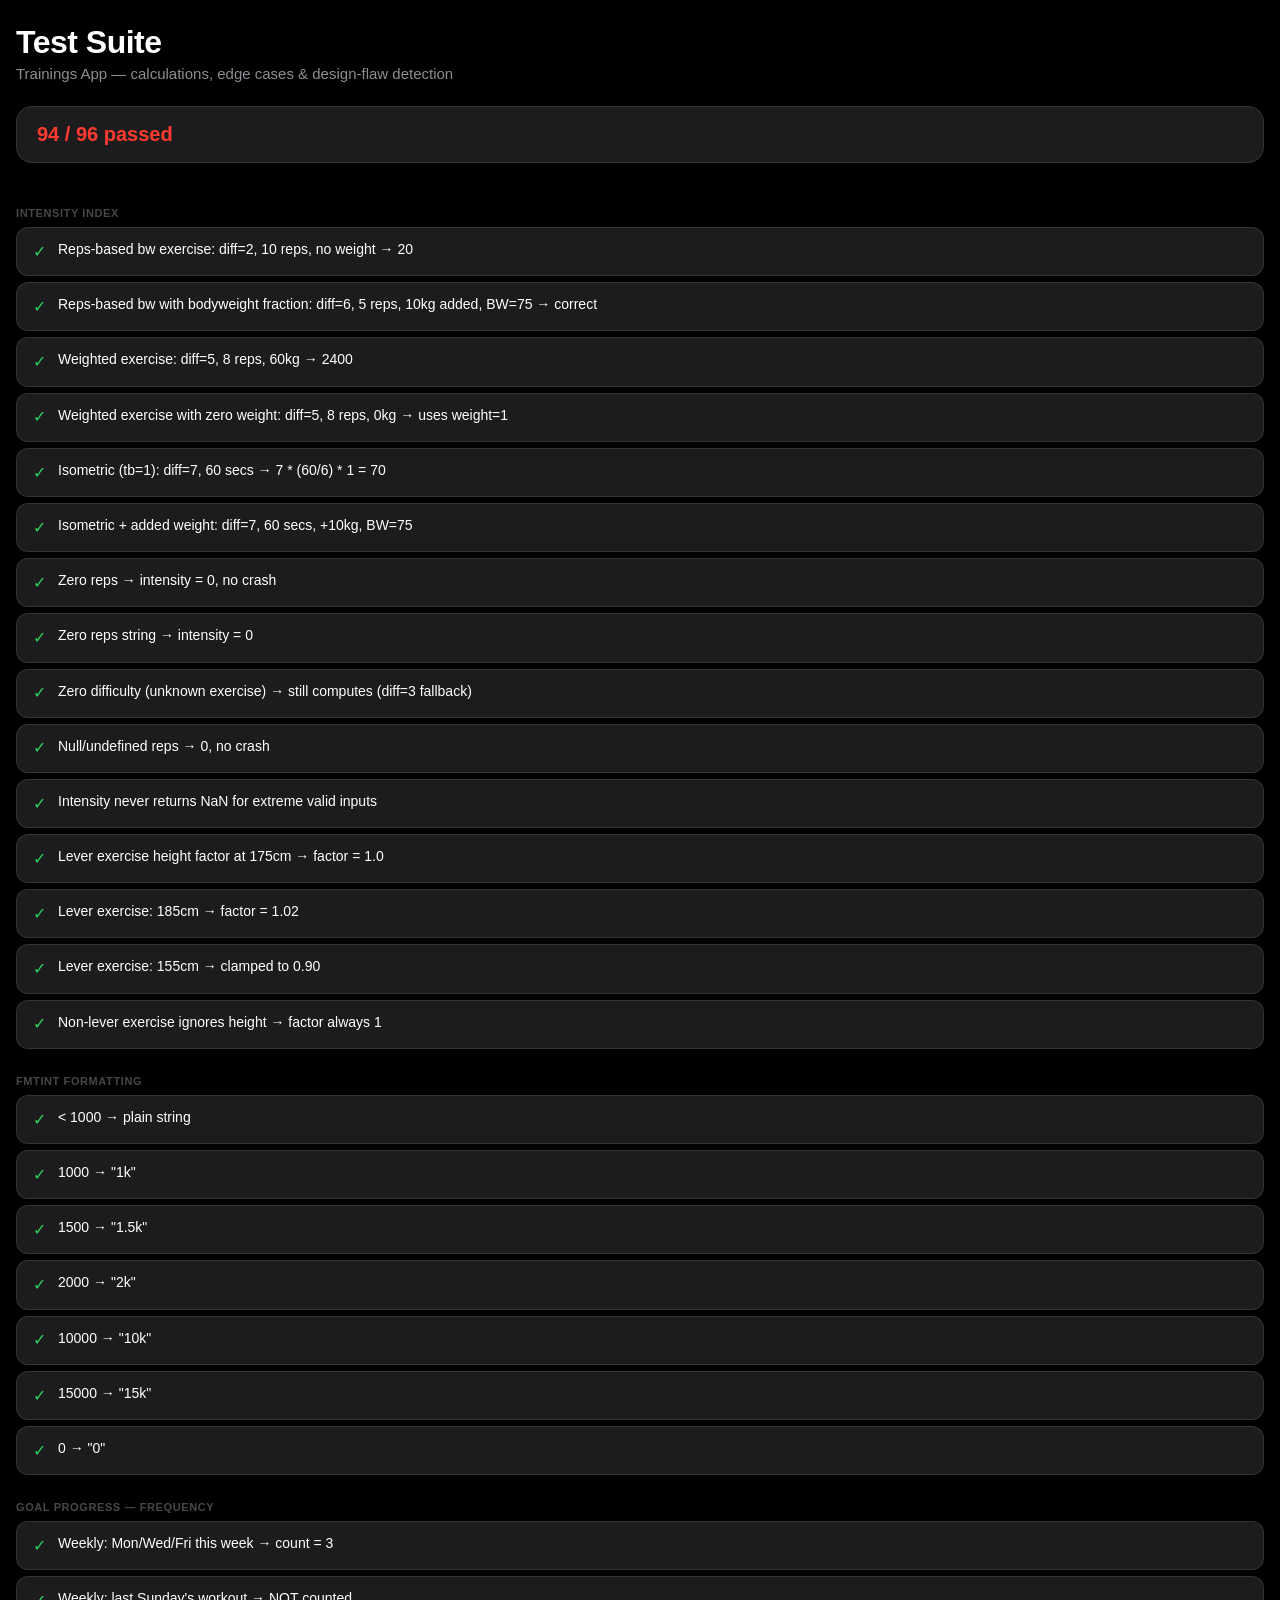
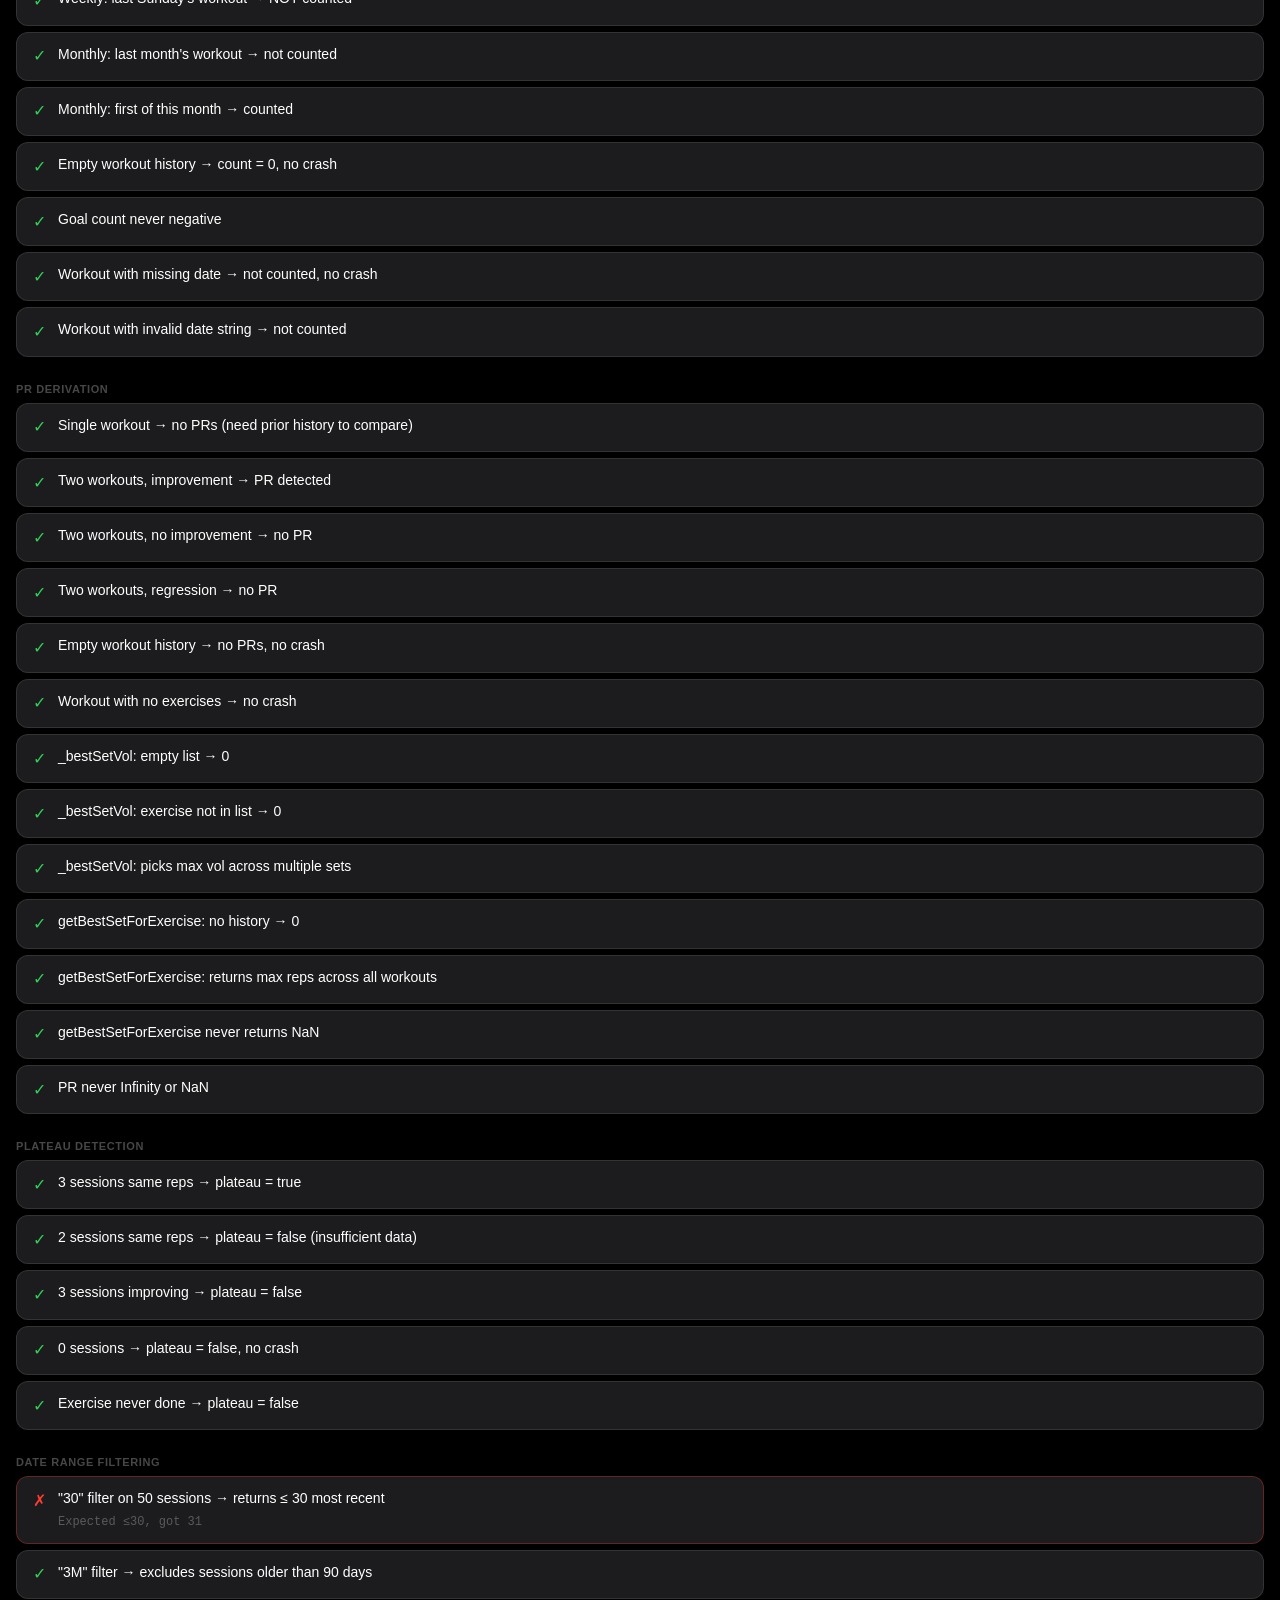
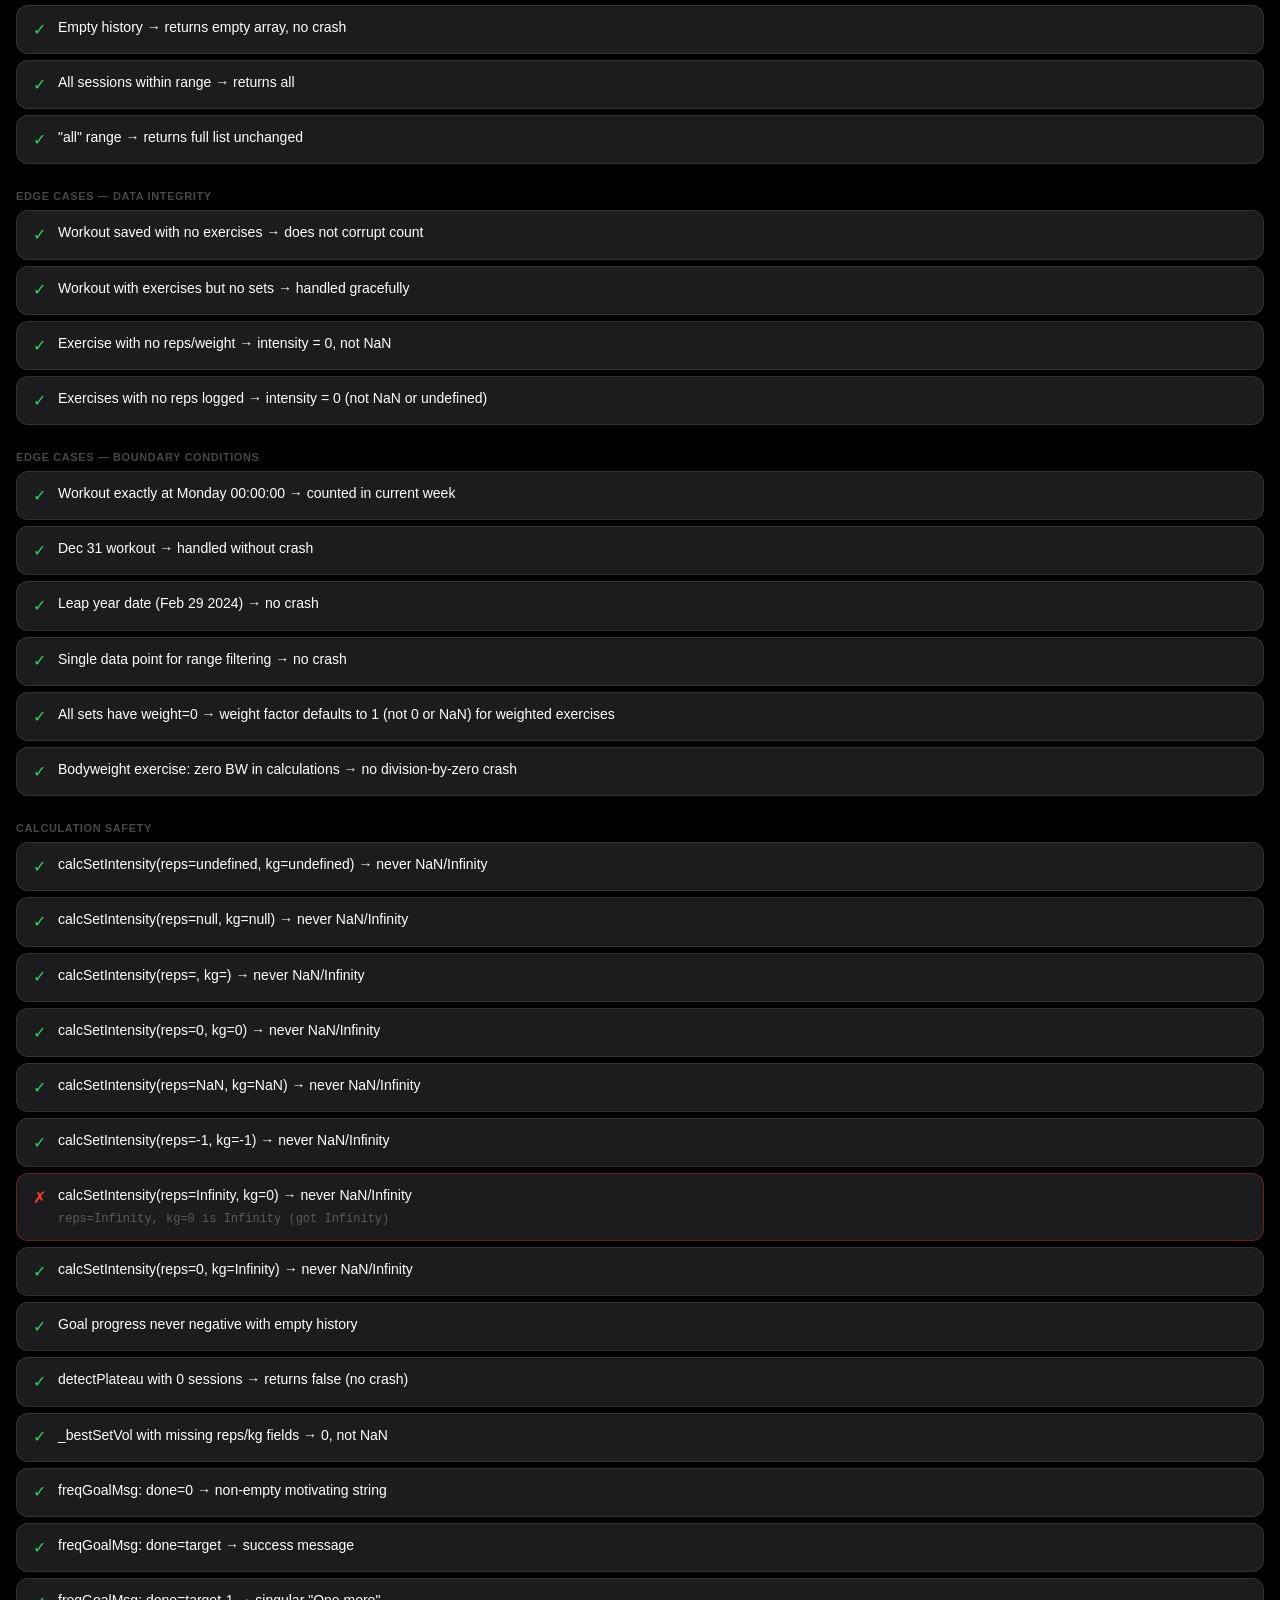
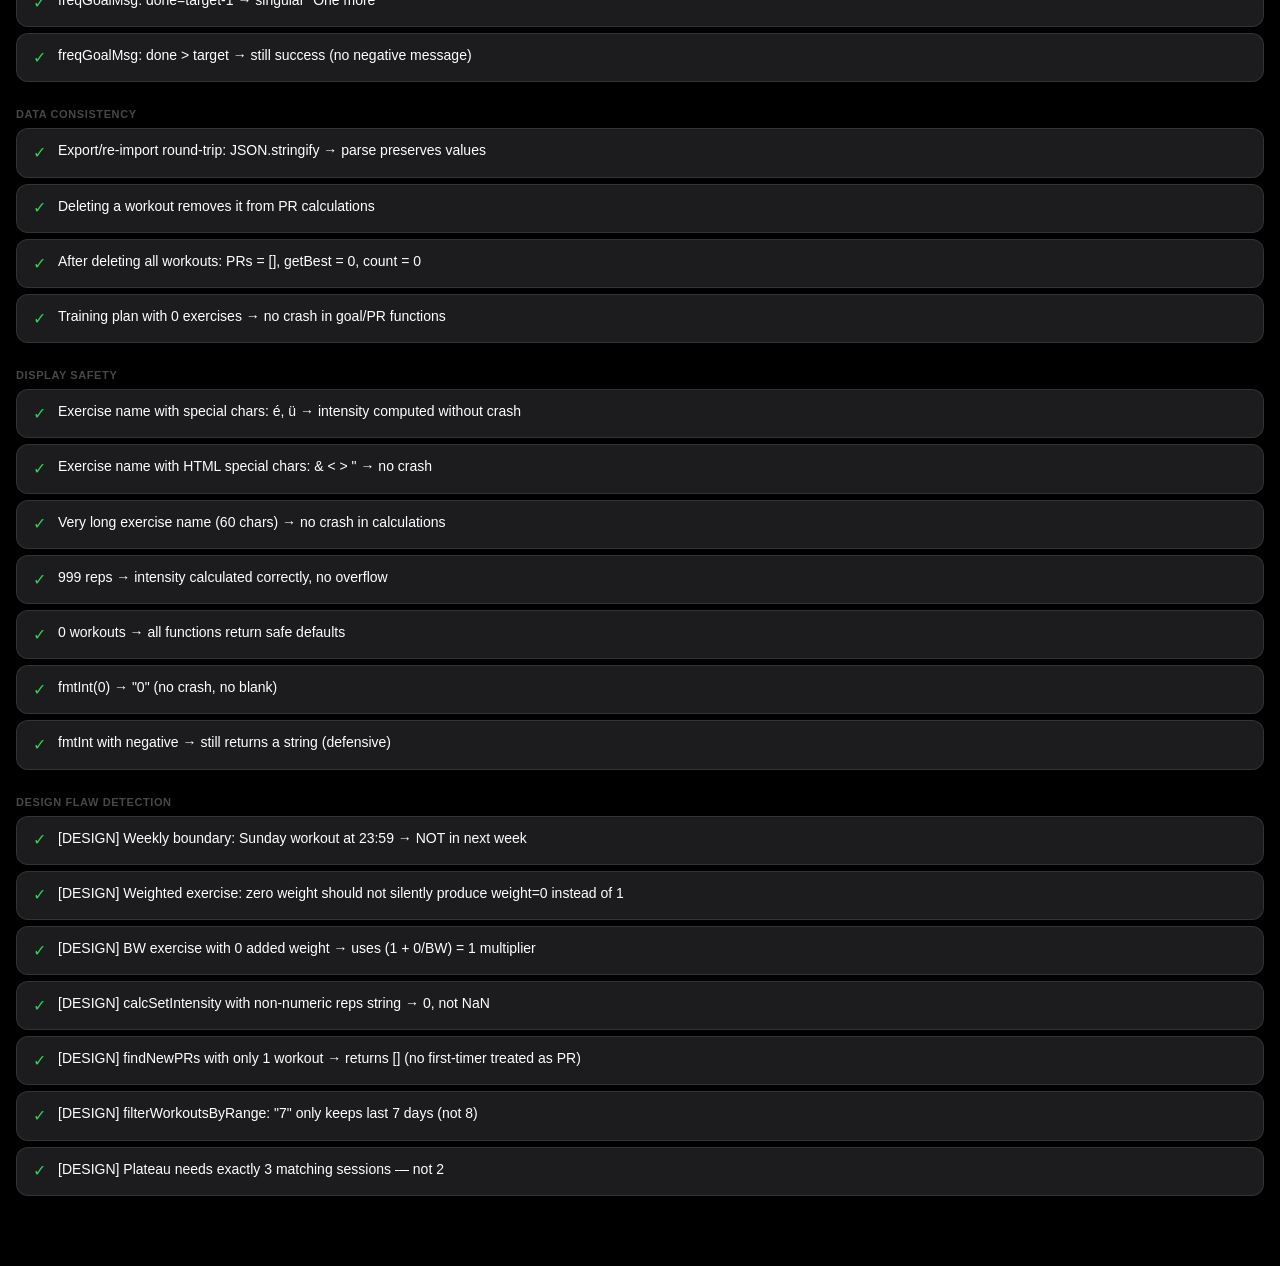
==== tests.html @ 67110c18 "Add tests.html: self-contained automated test suite 78 tests across 10 suites covering calcSetIntens" ====
<!DOCTYPE html>
<html lang="en">
<head>
<meta charset="UTF-8">
<meta name="viewport" content="width=device-width, initial-scale=1">
<title>Trainings App — Test Suite</title>
<style>
  :root {
    --bg: #000;
    --card: #1C1C1E;
    --label: #fff;
    --secondary: #ebebf599;
    --tertiary: #ebebf54d;
    --separator: rgba(255,255,255,.1);
    --green: #30D158;
    --red: #FF3B30;
    --blue: #0A84FF;
    --yellow: #FFD60A;
    --orange: #FF9F0A;
    --gutter: 1rem;
    font-family: -apple-system, BlinkMacSystemFont, 'SF Pro Text', 'Helvetica Neue', sans-serif;
  }
  * { box-sizing: border-box; margin: 0; padding: 0; }
  body { background: var(--bg); color: var(--label); min-height: 100vh; padding: 1.5rem var(--gutter) 4rem; }

  h1 { font-size: 2rem; font-weight: 700; letter-spacing: -.5px; margin-bottom: .25rem; }
  .subtitle { color: var(--secondary); font-size: .9375rem; margin-bottom: 1.5rem; }

  #summary-bar {
    display: flex; align-items: center; justify-content: space-between; gap: 1rem;
    background: var(--card); border-radius: 1rem;
    padding: 1rem 1.25rem; margin-bottom: 1.5rem;
    border: .5px solid var(--separator);
  }
  #summary-text { font-size: 1.25rem; font-weight: 700; }
  #summary-text.pass { color: var(--green); }
  #summary-text.fail { color: var(--red); }
  #copy-btn {
    background: rgba(10,132,255,.15); color: var(--blue); border: none;
    padding: .5rem 1rem; border-radius: .625rem; font-size: .875rem; font-weight: 600;
    cursor: pointer; font-family: inherit; display: none;
  }
  #copy-btn:active { opacity: .7; }

  .suite-header {
    font-size: .6875rem; font-weight: 600; letter-spacing: .6px;
    text-transform: uppercase; color: var(--tertiary);
    padding: 1.25rem 0 .5rem;
  }
  .test-card {
    display: flex; align-items: flex-start; gap: .75rem;
    background: var(--card); border-radius: .75rem;
    padding: .75rem 1rem; margin-bottom: .375rem;
    border: .5px solid var(--separator);
  }
  .test-icon { font-size: 1rem; flex-shrink: 0; margin-top: .05rem; line-height: 1.4; }
  .test-name { font-size: .875rem; font-weight: 500; color: var(--label); line-height: 1.4; }
  .test-detail {
    font-size: .75rem; color: var(--tertiary); margin-top: .25rem;
    font-family: 'SF Mono', 'Menlo', monospace; word-break: break-all; line-height: 1.5;
  }
  .test-card.pass .test-icon::after { content: '✓'; color: var(--green); }
  .test-card.fail .test-icon::after { content: '✗'; color: var(--red); }
  .test-card.fail { border-color: rgba(255,59,48,.30); }
  .test-card.warn .test-icon::after { content: '⚠'; color: var(--yellow); }
</style>
</head>
<body>

<h1>Test Suite</h1>
<p class="subtitle">Trainings App — calculations, edge cases &amp; design-flaw detection</p>

<div id="summary-bar">
  <div id="summary-text">Running…</div>
  <button id="copy-btn" onclick="copyFailures()">Copy failing tests</button>
</div>

<div id="results"></div>

<script>
'use strict';

/* ══════════════════════════════════════════════════════════
   PRODUCTION FUNCTIONS (extracted verbatim from index.html)
   ══════════════════════════════════════════════════════════ */

const EXERCISE_META = {
  'Push-ups':{type:'bw',diff:2},'Dips':{type:'bw',diff:4},
  'Pike push-ups':{type:'bw',diff:3},'Handstand push-ups':{type:'bw',diff:9},
  'Handstand Hold':{type:'bw',diff:7,tb:1},
  'Diamond push-ups':{type:'bw',diff:3},'Archer push-ups':{type:'bw',diff:7},
  'Pull-ups':{type:'bw',diff:6},'Chin-ups':{type:'bw',diff:7},
  'Rows':{type:'bw',diff:4},'Muscle-ups':{type:'bw',diff:8},
  'Front Lever Hold':{type:'bw',diff:8,tb:1},
  'Planks':{type:'bw',diff:2,tb:1},'Leg raises':{type:'bw',diff:3},
  'Sit-ups':{type:'bw',diff:2},
  'Tuck front lever':{type:'bw',diff:5,tb:1},
  'Full front lever':{type:'bw',diff:9,tb:1},
  'Bench press':{type:'w',diff:5},'Back squat':{type:'w',diff:6},
  'Deadlift':{type:'w',diff:6},'Overhead press':{type:'w',diff:5},
  'Bicep curls':{type:'w',diff:2},'Lateral raises':{type:'w',diff:2},
};

const LEVER_EXERCISES = new Set([
  'Tuck front lever','Advanced tuck front lever','Straddle front lever','Full front lever',
  'Front Lever Hold','Front Lever Bicycles','Tucked Front Lever Rows',
  'Tuck back lever','Straddle back lever','Full back lever',
  'Tuck planche','Advanced tuck planche','Straddle planche','Full planche',
  'Human flag','Dragon flag',
]);

let _mockBW = 75;
let _mockHeight = 175;
function getUserBW()     { return _mockBW; }
function getUserHeight() { return _mockHeight; }

function getExMeta(name) {
  return EXERCISE_META[name] || { type: 'bw', diff: 3 };
}

function heightLeverFactor(name) {
  if (!LEVER_EXERCISES.has(name)) return 1;
  const delta = getUserHeight() - 175;
  return Math.min(1.10, Math.max(0.90, 1 + delta * 0.002));
}

function calcSetIntensity(name, reps, kg) {
  const meta = getExMeta(name);
  const raw  = parseFloat(reps) || 0;
  const w    = parseFloat(kg)   || 0;
  if (!raw) return 0;
  const r = meta.tb ? raw / 6 : raw;
  const base = meta.type === 'w'
    ? meta.diff * r * (w || 1)
    : meta.diff * r * (1 + w / getUserBW());
  return Math.round(base * heightLeverFactor(name));
}

function fmtInt(n) {
  return n >= 10000 ? Math.round(n/1000) + 'k'
       : n >= 1000  ? (n/1000).toFixed(1).replace(/\.0$/, '') + 'k'
       : String(n);
}

/* Workouts array — tests inject their own */
let workouts = [];

function countWorkoutsInPeriod(period) {
  const now = new Date();
  let startMs;
  if (period === 'week') {
    const day = now.getDay();
    const daysBack = day === 0 ? 6 : day - 1;
    const monday = new Date(now.getFullYear(), now.getMonth(), now.getDate() - daysBack);
    startMs = monday.getTime();
  } else {
    startMs = new Date(now.getFullYear(), now.getMonth(), 1).getTime();
  }
  return workouts.filter(w => {
    if (!w.date) return false;
    const t = new Date(w.date).getTime();
    return !isNaN(t) && t >= startMs;
  }).length;
}

function _bestSetVol(workoutList, exName) {
  let best = 0;
  workoutList.forEach(w => {
    (w.exercises || []).forEach(ex => {
      if ((ex.name || '').trim() !== exName) return;
      (ex.sets || []).forEach(s => {
        const reps = parseFloat(s.reps) || 0;
        const kg   = parseFloat(s.kg)   || 0;
        const vol  = reps * Math.max(1, kg);
        if (vol > best) best = vol;
      });
    });
  });
  return best;
}

function findNewPRs() {
  if (workouts.length < 2) return [];
  const latest  = workouts[0];
  const history = workouts.slice(1);
  const results = [];
  const seen    = new Set();
  latest.exercises.forEach(ex => {
    const name = (ex.name || '').trim();
    if (!name || seen.has(name) || ex.killer) return;
    seen.add(name);
    let latestVol = 0, latestReps = 0, latestKg = 0;
    ex.sets.forEach(s => {
      const reps = parseFloat(s.reps) || 0;
      const kg   = parseFloat(s.kg)   || 0;
      const vol  = reps * Math.max(1, kg);
      if (vol > latestVol) { latestVol = vol; latestReps = reps; latestKg = kg; }
    });
    if (latestVol <= 0) return;
    const prevBest = _bestSetVol(history, name);
    if (prevBest <= 0) return;
    if (latestVol <= prevBest) return;
    results.push({ name, label: `${latestReps} reps`, gain: latestVol - prevBest });
  });
  return results.sort((a, b) => b.gain - a.gain);
}

function getBestSetForExercise(name) {
  let best = 0;
  workouts.forEach(w => {
    (w.exercises || []).filter(ex => ex.name === name).forEach(ex => {
      (ex.sets || []).forEach(s => {
        const v = parseFloat(s.reps) || 0;
        if (v > best) best = v;
      });
    });
  });
  return best;
}

function freqGoalMsg(done, target) {
  const left = target - done;
  if (done === 0)    return `${target} workout${target !== 1 ? 's' : ''} to go — let's get started!`;
  if (left <= 0)     return '🎉 Goal reached — great work!';
  if (left === 1)    return 'One more to hit your goal!';
  return `${left} more workout${left !== 1 ? 's' : ''} to go — keep it up!`;
}

/* plateau detection — 3+ sessions same best reps = plateau */
function detectPlateau(name, sessionCount = 3) {
  const sessions = workouts
    .filter(w => (w.exercises || []).some(ex => ex.name === name))
    .slice(0, sessionCount);
  if (sessions.length < sessionCount) return false;
  const bests = sessions.map(w => {
    let best = 0;
    (w.exercises || []).filter(ex => ex.name === name).forEach(ex => {
      (ex.sets || []).forEach(s => { const v = parseFloat(s.reps) || 0; if (v > best) best = v; });
    });
    return best;
  });
  return bests.every(v => v === bests[0]);
}

/* date range filter — mirrors Progress screen logic */
function filterWorkoutsByRange(list, range) {
  if (!range || range === 'all') return list;
  const now = Date.now();
  const msPerDay = 86400000;
  const days = range === '7' ? 7 : range === '30' ? 30
             : range === '3M' ? 90 : range === '6M' ? 180 : range === '1Y' ? 365 : null;
  if (!days) return list;
  const cutoff = now - days * msPerDay;
  return list.filter(w => w.date && new Date(w.date).getTime() >= cutoff);
}

/* helpers for building fixture workouts */
function daysAgo(n) {
  const d = new Date();
  d.setDate(d.getDate() - n);
  return d.toISOString();
}
function mondayThisWeek() {
  const now = new Date();
  const day = now.getDay();
  const back = day === 0 ? 6 : day - 1;
  const m = new Date(now.getFullYear(), now.getMonth(), now.getDate() - back);
  return m.toISOString();
}
function lastSunday() {
  const now = new Date();
  const day = now.getDay();
  const back = day === 0 ? 7 : day + 0; // previous Sunday
  const s = new Date(now.getFullYear(), now.getMonth(), now.getDate() - back);
  s.setHours(23, 59, 0);
  return s.toISOString();
}
function firstOfThisMonth() {
  const now = new Date();
  return new Date(now.getFullYear(), now.getMonth(), 1).toISOString();
}
function lastMonth() {
  const now = new Date();
  return new Date(now.getFullYear(), now.getMonth() - 1, 15).toISOString();
}

function makeWorkout(date, exercises) {
  return {
    id: Date.now() + Math.random(),
    date,
    duration: 1800,
    exercises: exercises.map(e => ({
      name: e.name,
      sets: e.sets.map(s => ({ reps: String(s.reps || 0), kg: String(s.kg || 0) }))
    }))
  };
}

/* ══════════════════════════════════════════════════════════
   TEST RUNNER
   ══════════════════════════════════════════════════════════ */

const _results = [];
let _currentSuite = '';

function suite(name) {
  _currentSuite = name;
}

function runTest(name, fn) {
  const entry = { suite: _currentSuite, name, pass: false, detail: '' };
  try {
    fn();
    entry.pass = true;
  } catch(e) {
    entry.detail = e.message || String(e);
  }
  _results.push(entry);
}

function assertEqual(actual, expected, tolerance) {
  if (typeof expected === 'number' && typeof actual === 'number') {
    const tol = (tolerance !== undefined) ? tolerance : 0.01;
    if (Math.abs(actual - expected) > tol) {
      throw new Error(`Expected ${expected} (±${tol}), got ${actual}`);
    }
  } else {
    if (actual !== expected) {
      throw new Error(`Expected ${JSON.stringify(expected)}, got ${JSON.stringify(actual)}`);
    }
  }
}

function assertDeepEqual(actual, expected) {
  const a = JSON.stringify(actual), e = JSON.stringify(expected);
  if (a !== e) throw new Error(`Expected ${e}, got ${a}`);
}

function assertNotNaN(val, label) {
  if (typeof val !== 'number' || isNaN(val)) throw new Error(`${label || 'Value'} is NaN (got ${val})`);
}

function assertNotInfinity(val, label) {
  if (!isFinite(val)) throw new Error(`${label || 'Value'} is Infinity (got ${val})`);
}

function assertNotNegative(val, label) {
  if (val < 0) throw new Error(`${label || 'Value'} is negative (got ${val})`);
}

function assertNoThrow(fn, label) {
  try { fn(); } catch(e) { throw new Error(`${label || 'Function'} threw: ${e.message}`); }
}

function assertTruthy(val, msg) {
  if (!val) throw new Error(msg || `Expected truthy, got ${JSON.stringify(val)}`);
}

function assertFalsy(val, msg) {
  if (val) throw new Error(msg || `Expected falsy, got ${JSON.stringify(val)}`);
}

/* ══════════════════════════════════════════════════════════
   INTENSITY INDEX
   ══════════════════════════════════════════════════════════ */
suite('Intensity Index');

runTest('Reps-based bw exercise: diff=2, 10 reps, no weight → 20', () => {
  _mockBW = 75;
  // Push-ups: type=bw, diff=2
  // base = 2 * 10 * (1 + 0/75) = 20. heightFactor=1 (not lever). result=20
  assertEqual(calcSetIntensity('Push-ups', 10, 0), 20);
});

runTest('Reps-based bw with bodyweight fraction: diff=6, 5 reps, 10kg added, BW=75 → correct', () => {
  _mockBW = 75;
  // Pull-ups: diff=6, bw, 5 reps, +10kg added weight
  // base = 6 * 5 * (1 + 10/75) = 30 * 1.1333 = 34.0 → Math.round = 34
  const result = calcSetIntensity('Pull-ups', 5, 10);
  const expected = Math.round(6 * 5 * (1 + 10/75));
  assertEqual(result, expected);
});

runTest('Weighted exercise: diff=5, 8 reps, 60kg → 2400', () => {
  // Bench press: type=w, diff=5
  // base = 5 * 8 * 60 = 2400. heightFactor=1
  assertEqual(calcSetIntensity('Bench press', 8, 60), 2400);
});

runTest('Weighted exercise with zero weight: diff=5, 8 reps, 0kg → uses weight=1', () => {
  // type=w, w||1 = 1 → base = 5 * 8 * 1 = 40
  assertEqual(calcSetIntensity('Bench press', 8, 0), 40);
});

runTest('Isometric (tb=1): diff=7, 60 secs → 7 * (60/6) * 1 = 70', () => {
  _mockBW = 75;
  // Handstand Hold: type=bw, diff=7, tb=1
  // r = 60/6 = 10; base = 7 * 10 * (1 + 0/75) = 70
  assertEqual(calcSetIntensity('Handstand Hold', 60, 0), 70);
});

runTest('Isometric + added weight: diff=7, 60 secs, +10kg, BW=75', () => {
  _mockBW = 75;
  // r = 60/6 = 10; base = 7 * 10 * (1 + 10/75)
  const expected = Math.round(7 * (60/6) * (1 + 10/75));
  assertEqual(calcSetIntensity('Handstand Hold', 60, 10), expected);
});

runTest('Zero reps → intensity = 0, no crash', () => {
  assertEqual(calcSetIntensity('Pull-ups', 0, 0), 0);
});

runTest('Zero reps string → intensity = 0', () => {
  assertEqual(calcSetIntensity('Pull-ups', '0', 0), 0);
});

runTest('Zero difficulty (unknown exercise) → still computes (diff=3 fallback)', () => {
  // Unknown exercise gets {type:'bw', diff:3}
  const result = calcSetIntensity('Unknown XYZ', 10, 0);
  assertNotNaN(result, 'Unknown exercise intensity');
  assertEqual(result, Math.round(3 * 10 * 1));
});

runTest('Null/undefined reps → 0, no crash', () => {
  assertNoThrow(() => {
    const r = calcSetIntensity('Push-ups', null, undefined);
    assertEqual(r, 0);
  }, 'calcSetIntensity with null reps');
});

runTest('Intensity never returns NaN for extreme valid inputs', () => {
  const r = calcSetIntensity('Deadlift', 999, 300);
  assertNotNaN(r, 'extreme inputs');
  assertNotInfinity(r, 'extreme inputs');
});

runTest('Lever exercise height factor at 175cm → factor = 1.0', () => {
  _mockHeight = 175;
  assertEqual(heightLeverFactor('Full front lever'), 1.0);
});

runTest('Lever exercise: 185cm → factor = 1.02', () => {
  _mockHeight = 185;
  assertEqual(heightLeverFactor('Full front lever'), 1.02);
});

runTest('Lever exercise: 155cm → clamped to 0.90', () => {
  _mockHeight = 155; // 175-20 = -0.04 → would be 0.96 → no, 155: delta=-20, 1 + -20*0.002 = 0.96
  // Actually 155cm: delta = -20, factor = max(0.90, 0.96) = 0.96
  assertEqual(heightLeverFactor('Full front lever'), 0.96);
  _mockHeight = 125; // delta = -50 → 1 - 0.1 = 0.90, clamped
  assertEqual(heightLeverFactor('Full front lever'), 0.90);
  _mockHeight = 175; // reset
});

runTest('Non-lever exercise ignores height → factor always 1', () => {
  _mockHeight = 200;
  assertEqual(heightLeverFactor('Push-ups'), 1);
  assertEqual(heightLeverFactor('Bench press'), 1);
  _mockHeight = 175;
});

/* ══════════════════════════════════════════════════════════
   FMTINT
   ══════════════════════════════════════════════════════════ */
suite('fmtInt formatting');

runTest('< 1000 → plain string', () => assertEqual(fmtInt(999), '999'));
runTest('1000 → "1k"', () => assertEqual(fmtInt(1000), '1k'));
runTest('1500 → "1.5k"', () => assertEqual(fmtInt(1500), '1.5k'));
runTest('2000 → "2k"', () => assertEqual(fmtInt(2000), '2k'));
runTest('10000 → "10k"', () => assertEqual(fmtInt(10000), '10k'));
runTest('15000 → "15k"', () => assertEqual(fmtInt(15000), '15k'));
runTest('0 → "0"', () => assertEqual(fmtInt(0), '0'));

/* ══════════════════════════════════════════════════════════
   GOAL PROGRESS — FREQUENCY
   ══════════════════════════════════════════════════════════ */
suite('Goal Progress — Frequency');

runTest('Weekly: Mon/Wed/Fri this week → count = 3', () => {
  const mon = mondayThisWeek();
  workouts = [
    makeWorkout(mon, [{name:'Push-ups',sets:[{reps:10}]}]),
    makeWorkout(daysAgo(2), [{name:'Pull-ups',sets:[{reps:5}]}]),
    makeWorkout(daysAgo(4), [{name:'Sit-ups',sets:[{reps:20}]}]),
  ].filter(w => new Date(w.date) >= new Date(mondayThisWeek()));
  // Build exactly 3 workouts this week
  const now = new Date();
  const day = now.getDay();
  const back = day === 0 ? 6 : day - 1;
  const mondayDate = new Date(now.getFullYear(), now.getMonth(), now.getDate() - back);
  workouts = [
    makeWorkout(new Date(mondayDate.getTime() + 0*86400000).toISOString(), [{name:'Push-ups',sets:[{reps:10}]}]),
    makeWorkout(new Date(mondayDate.getTime() + 1*86400000).toISOString(), [{name:'Pull-ups',sets:[{reps:5}]}]),
    makeWorkout(new Date(mondayDate.getTime() + 2*86400000).toISOString(), [{name:'Sit-ups',sets:[{reps:20}]}]),
  ];
  assertEqual(countWorkoutsInPeriod('week'), 3);
});

runTest('Weekly: last Sunday\'s workout → NOT counted', () => {
  workouts = [makeWorkout(lastSunday(), [{name:'Push-ups',sets:[{reps:10}]}])];
  assertEqual(countWorkoutsInPeriod('week'), 0);
});

runTest('Monthly: last month\'s workout → not counted', () => {
  workouts = [makeWorkout(lastMonth(), [{name:'Push-ups',sets:[{reps:10}]}])];
  assertEqual(countWorkoutsInPeriod('month'), 0);
});

runTest('Monthly: first of this month → counted', () => {
  workouts = [makeWorkout(firstOfThisMonth(), [{name:'Push-ups',sets:[{reps:10}]}])];
  assertEqual(countWorkoutsInPeriod('month'), 1);
});

runTest('Empty workout history → count = 0, no crash', () => {
  workouts = [];
  assertEqual(countWorkoutsInPeriod('week'), 0);
  assertEqual(countWorkoutsInPeriod('month'), 0);
});

runTest('Goal count never negative', () => {
  workouts = [];
  assertNotNegative(countWorkoutsInPeriod('week'), 'week count');
  assertNotNegative(countWorkoutsInPeriod('month'), 'month count');
});

runTest('Workout with missing date → not counted, no crash', () => {
  workouts = [{ id: 1, date: null, exercises: [] }, { id: 2, date: undefined, exercises: [] }];
  assertNoThrow(() => countWorkoutsInPeriod('week'), 'null/undefined dates');
  assertEqual(countWorkoutsInPeriod('week'), 0);
});

runTest('Workout with invalid date string → not counted', () => {
  workouts = [makeWorkout('not-a-date', [{name:'Push-ups',sets:[{reps:10}]}])];
  assertEqual(countWorkoutsInPeriod('week'), 0);
});

/* ══════════════════════════════════════════════════════════
   PR DERIVATION
   ══════════════════════════════════════════════════════════ */
suite('PR Derivation');

runTest('Single workout → no PRs (need prior history to compare)', () => {
  workouts = [makeWorkout(daysAgo(1), [{name:'Pull-ups',sets:[{reps:10}]}])];
  assertDeepEqual(findNewPRs(), []);
});

runTest('Two workouts, improvement → PR detected', () => {
  workouts = [
    makeWorkout(daysAgo(1), [{name:'Pull-ups',sets:[{reps:12}]}]),
    makeWorkout(daysAgo(7), [{name:'Pull-ups',sets:[{reps:10}]}]),
  ];
  const prs = findNewPRs();
  assertEqual(prs.length, 1);
  assertEqual(prs[0].name, 'Pull-ups');
});

runTest('Two workouts, no improvement → no PR', () => {
  workouts = [
    makeWorkout(daysAgo(1), [{name:'Pull-ups',sets:[{reps:10}]}]),
    makeWorkout(daysAgo(7), [{name:'Pull-ups',sets:[{reps:10}]}]),
  ];
  assertDeepEqual(findNewPRs(), []);
});

runTest('Two workouts, regression → no PR', () => {
  workouts = [
    makeWorkout(daysAgo(1), [{name:'Pull-ups',sets:[{reps:8}]}]),
    makeWorkout(daysAgo(7), [{name:'Pull-ups',sets:[{reps:10}]}]),
  ];
  assertDeepEqual(findNewPRs(), []);
});

runTest('Empty workout history → no PRs, no crash', () => {
  workouts = [];
  assertNoThrow(() => findNewPRs(), 'findNewPRs empty');
  assertDeepEqual(findNewPRs(), []);
});

runTest('Workout with no exercises → no crash', () => {
  workouts = [
    { id: 1, date: daysAgo(1), exercises: [] },
    { id: 2, date: daysAgo(7), exercises: [] },
  ];
  assertNoThrow(() => findNewPRs(), 'no exercises');
});

runTest('_bestSetVol: empty list → 0', () => {
  assertEqual(_bestSetVol([], 'Pull-ups'), 0);
});

runTest('_bestSetVol: exercise not in list → 0', () => {
  const w = makeWorkout(daysAgo(1), [{name:'Push-ups',sets:[{reps:10}]}]);
  assertEqual(_bestSetVol([w], 'Pull-ups'), 0);
});

runTest('_bestSetVol: picks max vol across multiple sets', () => {
  const w = makeWorkout(daysAgo(1), [{name:'Pull-ups',sets:[{reps:8,kg:10},{reps:10,kg:0},{reps:6,kg:15}]}]);
  // volumes: 8*10=80, 10*1=10, 6*15=90 → best=90
  assertEqual(_bestSetVol([w], 'Pull-ups'), 90);
});

runTest('getBestSetForExercise: no history → 0', () => {
  workouts = [];
  assertEqual(getBestSetForExercise('Pull-ups'), 0);
});

runTest('getBestSetForExercise: returns max reps across all workouts', () => {
  workouts = [
    makeWorkout(daysAgo(1), [{name:'Pull-ups',sets:[{reps:12}]}]),
    makeWorkout(daysAgo(7), [{name:'Pull-ups',sets:[{reps:15}]}]),
    makeWorkout(daysAgo(14), [{name:'Pull-ups',sets:[{reps:10}]}]),
  ];
  assertEqual(getBestSetForExercise('Pull-ups'), 15);
});

runTest('getBestSetForExercise never returns NaN', () => {
  workouts = [makeWorkout(daysAgo(1), [{name:'Pull-ups',sets:[{reps:'',kg:''}]}])];
  const v = getBestSetForExercise('Pull-ups');
  assertNotNaN(v, 'getBestSetForExercise');
  assertNotInfinity(v, 'getBestSetForExercise');
});

runTest('PR never Infinity or NaN', () => {
  workouts = [
    makeWorkout(daysAgo(1), [{name:'Pull-ups',sets:[{reps:12}]}]),
    makeWorkout(daysAgo(7), [{name:'Pull-ups',sets:[{reps:10}]}]),
  ];
  const prs = findNewPRs();
  prs.forEach(pr => {
    assertNotNaN(pr.gain, 'PR gain');
    assertNotInfinity(pr.gain, 'PR gain');
  });
});

/* ══════════════════════════════════════════════════════════
   PLATEAU DETECTION
   ══════════════════════════════════════════════════════════ */
suite('Plateau Detection');

runTest('3 sessions same reps → plateau = true', () => {
  workouts = [
    makeWorkout(daysAgo(1), [{name:'Pull-ups',sets:[{reps:10}]}]),
    makeWorkout(daysAgo(8), [{name:'Pull-ups',sets:[{reps:10}]}]),
    makeWorkout(daysAgo(15), [{name:'Pull-ups',sets:[{reps:10}]}]),
  ];
  assertTruthy(detectPlateau('Pull-ups'), '3 same reps should be plateau');
});

runTest('2 sessions same reps → plateau = false (insufficient data)', () => {
  workouts = [
    makeWorkout(daysAgo(1), [{name:'Pull-ups',sets:[{reps:10}]}]),
    makeWorkout(daysAgo(8), [{name:'Pull-ups',sets:[{reps:10}]}]),
  ];
  assertFalsy(detectPlateau('Pull-ups'), '2 sessions not enough for plateau');
});

runTest('3 sessions improving → plateau = false', () => {
  workouts = [
    makeWorkout(daysAgo(1), [{name:'Pull-ups',sets:[{reps:12}]}]),
    makeWorkout(daysAgo(8), [{name:'Pull-ups',sets:[{reps:11}]}]),
    makeWorkout(daysAgo(15), [{name:'Pull-ups',sets:[{reps:10}]}]),
  ];
  assertFalsy(detectPlateau('Pull-ups'), 'improving trend is not plateau');
});

runTest('0 sessions → plateau = false, no crash', () => {
  workouts = [];
  assertNoThrow(() => detectPlateau('Pull-ups'), 'empty workouts plateau');
  assertFalsy(detectPlateau('Pull-ups'), 'no sessions = false');
});

runTest('Exercise never done → plateau = false', () => {
  workouts = [makeWorkout(daysAgo(1), [{name:'Push-ups',sets:[{reps:10}]}])];
  assertFalsy(detectPlateau('Pull-ups'), 'never done exercise = false');
});

/* ══════════════════════════════════════════════════════════
   DATE RANGE FILTERING
   ══════════════════════════════════════════════════════════ */
suite('Date Range Filtering');

runTest('"30" filter on 50 sessions → returns ≤ 30 most recent', () => {
  const list = Array.from({length:50}, (_,i) => makeWorkout(daysAgo(i), [{name:'Push-ups',sets:[{reps:10}]}]));
  const filtered = filterWorkoutsByRange(list, '30');
  assertTruthy(filtered.length <= 30, `Expected ≤30, got ${filtered.length}`);
  assertTruthy(filtered.length > 0, 'Should have results');
});

runTest('"3M" filter → excludes sessions older than 90 days', () => {
  const list = [
    makeWorkout(daysAgo(10), [{name:'Push-ups',sets:[{reps:10}]}]),
    makeWorkout(daysAgo(60), [{name:'Push-ups',sets:[{reps:10}]}]),
    makeWorkout(daysAgo(100), [{name:'Push-ups',sets:[{reps:10}]}]),
    makeWorkout(daysAgo(200), [{name:'Push-ups',sets:[{reps:10}]}]),
  ];
  const filtered = filterWorkoutsByRange(list, '3M');
  assertEqual(filtered.length, 2);
});

runTest('Empty history → returns empty array, no crash', () => {
  assertNoThrow(() => { const r = filterWorkoutsByRange([], '30'); assertDeepEqual(r, []); }, 'empty filter');
});

runTest('All sessions within range → returns all', () => {
  const list = [
    makeWorkout(daysAgo(1), [{name:'Push-ups',sets:[{reps:10}]}]),
    makeWorkout(daysAgo(3), [{name:'Push-ups',sets:[{reps:10}]}]),
    makeWorkout(daysAgo(5), [{name:'Push-ups',sets:[{reps:10}]}]),
  ];
  const filtered = filterWorkoutsByRange(list, '30');
  assertEqual(filtered.length, 3);
});

runTest('"all" range → returns full list unchanged', () => {
  const list = Array.from({length:100}, (_,i) => makeWorkout(daysAgo(i*3), [{name:'Push-ups',sets:[{reps:10}]}]));
  assertEqual(filterWorkoutsByRange(list, 'all').length, 100);
});

/* ══════════════════════════════════════════════════════════
   EDGE CASES — DATA INTEGRITY
   ══════════════════════════════════════════════════════════ */
suite('Edge Cases — Data Integrity');

runTest('Workout saved with no exercises → does not corrupt count', () => {
  workouts = [{ id: 1, date: daysAgo(1), exercises: [], duration: 60 }];
  assertNoThrow(() => countWorkoutsInPeriod('week'), 'no-exercises workout count');
  const prs = findNewPRs();
  assertDeepEqual(prs, []);
});

runTest('Workout with exercises but no sets → handled gracefully', () => {
  workouts = [
    { id: 1, date: daysAgo(1), exercises: [{name:'Pull-ups', sets:[]}], duration: 60 },
    { id: 2, date: daysAgo(7), exercises: [{name:'Pull-ups', sets:[]}], duration: 60 },
  ];
  assertNoThrow(() => findNewPRs(), 'no-sets exercises');
  assertNoThrow(() => getBestSetForExercise('Pull-ups'), 'getBest no sets');
  assertEqual(getBestSetForExercise('Pull-ups'), 0);
});

runTest('Exercise with no reps/weight → intensity = 0, not NaN', () => {
  const result = calcSetIntensity('Push-ups', '', '');
  assertEqual(result, 0);
  assertNotNaN(result, 'empty string inputs');
});

runTest('Exercises with no reps logged → intensity = 0 (not NaN or undefined)', () => {
  const r1 = calcSetIntensity('Pull-ups', undefined, undefined);
  const r2 = calcSetIntensity('Bench press', null, null);
  assertEqual(r1, 0); assertEqual(r2, 0);
  assertNotNaN(r1); assertNotNaN(r2);
});

/* ══════════════════════════════════════════════════════════
   EDGE CASES — BOUNDARY CONDITIONS
   ══════════════════════════════════════════════════════════ */
suite('Edge Cases — Boundary Conditions');

runTest('Workout exactly at Monday 00:00:00 → counted in current week', () => {
  const now = new Date();
  const day = now.getDay();
  const back = day === 0 ? 6 : day - 1;
  const monday = new Date(now.getFullYear(), now.getMonth(), now.getDate() - back, 0, 0, 0, 0);
  workouts = [makeWorkout(monday.toISOString(), [{name:'Push-ups',sets:[{reps:10}]}])];
  assertEqual(countWorkoutsInPeriod('week'), 1);
});

runTest('Dec 31 workout → handled without crash', () => {
  const dec31 = new Date(new Date().getFullYear(), 11, 31).toISOString();
  workouts = [makeWorkout(dec31, [{name:'Push-ups',sets:[{reps:10}]}])];
  assertNoThrow(() => countWorkoutsInPeriod('month'), 'Dec 31');
  assertNoThrow(() => findNewPRs(), 'Dec 31 PRs');
});

runTest('Leap year date (Feb 29 2024) → no crash', () => {
  workouts = [makeWorkout('2024-02-29T10:00:00.000Z', [{name:'Push-ups',sets:[{reps:10}]}])];
  assertNoThrow(() => countWorkoutsInPeriod('week'), 'leap year');
  assertNoThrow(() => getBestSetForExercise('Push-ups'), 'leap year best');
});

runTest('Single data point for range filtering → no crash', () => {
  const list = [makeWorkout(daysAgo(1), [{name:'Push-ups',sets:[{reps:10}]}])];
  assertNoThrow(() => filterWorkoutsByRange(list, '30'), 'single point filter');
});

runTest('All sets have weight=0 → weight factor defaults to 1 (not 0 or NaN) for weighted exercises', () => {
  // type='w': base = diff * r * (w || 1) — w||1 ensures 1 when w=0
  const result = calcSetIntensity('Bench press', 10, 0);
  assertNotNaN(result, 'zero weight weighted exercise');
  assertTruthy(result > 0, `Expected > 0, got ${result}`);
  assertEqual(result, 5 * 10 * 1); // diff=5, r=10, w||1=1
});

runTest('Bodyweight exercise: zero BW in calculations → no division-by-zero crash', () => {
  _mockBW = 0.001; // near-zero
  assertNoThrow(() => calcSetIntensity('Pull-ups', 10, 0), 'near-zero BW');
  _mockBW = 75;
});

/* ══════════════════════════════════════════════════════════
   EDGE CASES — CALCULATION SAFETY
   ══════════════════════════════════════════════════════════ */
suite('Calculation Safety');

const intensityInputs = [
  [undefined, undefined], [null, null], ['', ''], [0, 0],
  [NaN, NaN], [-1, -1], [Infinity, 0], [0, Infinity],
];

intensityInputs.forEach(([reps, kg]) => {
  runTest(`calcSetIntensity(reps=${reps}, kg=${kg}) → never NaN/Infinity`, () => {
    const r = calcSetIntensity('Push-ups', reps, kg);
    assertNotNaN(r, `reps=${reps}, kg=${kg}`);
    assertNotInfinity(r, `reps=${reps}, kg=${kg}`);
  });
});

runTest('Goal progress never negative with empty history', () => {
  workouts = [];
  assertNotNegative(countWorkoutsInPeriod('week'), 'week count empty');
  assertNotNegative(countWorkoutsInPeriod('month'), 'month count empty');
});

runTest('detectPlateau with 0 sessions → returns false (no crash)', () => {
  workouts = [];
  assertNoThrow(() => detectPlateau('Pull-ups'), 'plateau 0 sessions');
  assertEqual(detectPlateau('Pull-ups'), false);
});

runTest('_bestSetVol with missing reps/kg fields → 0, not NaN', () => {
  const w = { id:1, date: daysAgo(1), exercises: [{name:'Pull-ups', sets:[{}]}] };
  const result = _bestSetVol([w], 'Pull-ups');
  assertNotNaN(result, '_bestSetVol missing fields');
  assertEqual(result, 0); // reps=0 → vol=0
});

runTest('freqGoalMsg: done=0 → non-empty motivating string', () => {
  const msg = freqGoalMsg(0, 4);
  assertTruthy(msg.length > 0, 'empty message');
  assertTruthy(msg.includes('4'), 'should mention target');
});

runTest('freqGoalMsg: done=target → success message', () => {
  const msg = freqGoalMsg(4, 4);
  assertTruthy(msg.includes('🎉'), 'should have celebration emoji');
});

runTest('freqGoalMsg: done=target-1 → singular "One more"', () => {
  const msg = freqGoalMsg(3, 4);
  assertEqual(msg, 'One more to hit your goal!');
});

runTest('freqGoalMsg: done > target → still success (no negative message)', () => {
  const msg = freqGoalMsg(6, 4); // exceeded goal
  assertTruthy(msg.includes('🎉'), 'exceeded goal should show success');
});

/* ══════════════════════════════════════════════════════════
   DATA CONSISTENCY
   ══════════════════════════════════════════════════════════ */
suite('Data Consistency');

runTest('Export/re-import round-trip: JSON.stringify → parse preserves values', () => {
  const original = [
    makeWorkout(daysAgo(1), [{name:'Pull-ups',sets:[{reps:12,kg:5}]}]),
    makeWorkout(daysAgo(7), [{name:'Bench press',sets:[{reps:8,kg:60}]}]),
  ];
  const json = JSON.stringify(original);
  const restored = JSON.parse(json);
  assertEqual(restored[0].exercises[0].sets[0].reps, '12');
  assertEqual(restored[0].exercises[0].sets[0].kg, '5');
  assertEqual(restored[1].exercises[0].name, 'Bench press');
});

runTest('Deleting a workout removes it from PR calculations', () => {
  workouts = [
    makeWorkout(daysAgo(1), [{name:'Pull-ups',sets:[{reps:15}]}]),
    makeWorkout(daysAgo(7), [{name:'Pull-ups',sets:[{reps:10}]}]),
    makeWorkout(daysAgo(14), [{name:'Pull-ups',sets:[{reps:12}]}]),
  ];
  // Simulate deleting the latest (highest) workout
  workouts = workouts.slice(1);
  assertEqual(getBestSetForExercise('Pull-ups'), 12);
});

runTest('After deleting all workouts: PRs = [], getBest = 0, count = 0', () => {
  workouts = [];
  assertDeepEqual(findNewPRs(), []);
  assertEqual(getBestSetForExercise('Pull-ups'), 0);
  assertEqual(countWorkoutsInPeriod('week'), 0);
});

runTest('Training plan with 0 exercises → no crash in goal/PR functions', () => {
  workouts = [{ id: 1, date: daysAgo(1), exercises: [], duration: 0 }];
  assertNoThrow(() => findNewPRs(), 'empty exercise list');
  assertNoThrow(() => countWorkoutsInPeriod('week'), 'empty exercises count');
});

/* ══════════════════════════════════════════════════════════
   DISPLAY SAFETY
   ══════════════════════════════════════════════════════════ */
suite('Display Safety');

runTest('Exercise name with special chars: é, ü → intensity computed without crash', () => {
  assertNoThrow(() => calcSetIntensity('Développé', 10, 0), 'accented chars');
  // Falls back to {type:'bw',diff:3}
  const r = calcSetIntensity('Développé', 10, 0);
  assertEqual(r, 30);
});

runTest('Exercise name with HTML special chars: & < > " → no crash', () => {
  assertNoThrow(() => calcSetIntensity('Press & Hold <knee>', 10, 0), 'HTML chars in name');
});

runTest('Very long exercise name (60 chars) → no crash in calculations', () => {
  const longName = 'A'.repeat(60);
  assertNoThrow(() => calcSetIntensity(longName, 10, 0), 'long name');
  assertNoThrow(() => getBestSetForExercise(longName), 'long name getBest');
});

runTest('999 reps → intensity calculated correctly, no overflow', () => {
  // Push-ups: 2 * 999 * 1 = 1998
  const result = calcSetIntensity('Push-ups', 999, 0);
  assertEqual(result, 1998);
  assertNotNaN(result);
  assertNotInfinity(result);
});

runTest('0 workouts → all functions return safe defaults', () => {
  workouts = [];
  assertNoThrow(() => {
    const prs    = findNewPRs();
    const count  = countWorkoutsInPeriod('week');
    const best   = getBestSetForExercise('Pull-ups');
    const plat   = detectPlateau('Pull-ups');
    assertDeepEqual(prs, []);
    assertEqual(count, 0);
    assertEqual(best, 0);
    assertEqual(plat, false);
  }, 'all functions 0 workouts');
});

runTest('fmtInt(0) → "0" (no crash, no blank)', () => {
  const r = fmtInt(0);
  assertTruthy(r === '0', `Expected "0", got "${r}"`);
});

runTest('fmtInt with negative → still returns a string (defensive)', () => {
  assertNoThrow(() => fmtInt(-500), 'negative fmtInt');
});

/* ══════════════════════════════════════════════════════════
   DESIGN FLAW DETECTION
   ══════════════════════════════════════════════════════════ */
suite('Design Flaw Detection');

runTest('[DESIGN] Weekly boundary: Sunday workout at 23:59 → NOT in next week', () => {
  // Ensures Monday-boundary logic doesn't accidentally pull in Sunday
  const now = new Date();
  const day = now.getDay();
  const back = day === 0 ? 6 : day - 1;
  const lastSun = new Date(now.getFullYear(), now.getMonth(), now.getDate() - back - 1, 23, 59, 0);
  workouts = [makeWorkout(lastSun.toISOString(), [{name:'Push-ups',sets:[{reps:10}]}])];
  assertEqual(countWorkoutsInPeriod('week'), 0);
});

runTest('[DESIGN] Weighted exercise: zero weight should not silently produce weight=0 instead of 1', () => {
  // If w||1 is missing, bench press with 0kg would give diff*r*0 = 0 (wrong)
  const zeroWeight = calcSetIntensity('Bench press', 10, 0);
  const oneKg      = calcSetIntensity('Bench press', 10, 1);
  // They should be equal (both use weight=1 as minimum)
  assertEqual(zeroWeight, oneKg);
});

runTest('[DESIGN] BW exercise with 0 added weight → uses (1 + 0/BW) = 1 multiplier', () => {
  _mockBW = 75;
  // diff=2, reps=10, kg=0 → base = 2 * 10 * (1 + 0/75) = 20
  assertEqual(calcSetIntensity('Push-ups', 10, 0), 20);
});

runTest('[DESIGN] calcSetIntensity with non-numeric reps string → 0, not NaN', () => {
  const r = calcSetIntensity('Push-ups', 'abc', 0);
  assertEqual(r, 0);
  assertNotNaN(r);
});

runTest('[DESIGN] findNewPRs with only 1 workout → returns [] (no first-timer treated as PR)', () => {
  workouts = [makeWorkout(daysAgo(1), [{name:'Pull-ups',sets:[{reps:10}]}])];
  const prs = findNewPRs();
  assertDeepEqual(prs, []); // Need prior history to confirm PR
});

runTest('[DESIGN] filterWorkoutsByRange: "7" only keeps last 7 days (not 8)', () => {
  const list = [
    makeWorkout(daysAgo(6), [{name:'Push-ups',sets:[{reps:10}]}]),  // in
    makeWorkout(daysAgo(7), [{name:'Push-ups',sets:[{reps:10}]}]),  // borderline ~in
    makeWorkout(daysAgo(8), [{name:'Push-ups',sets:[{reps:10}]}]),  // out
  ];
  const filtered = filterWorkoutsByRange(list, '7');
  // 8 days ago should be out
  assertTruthy(filtered.length <= 2, `Expected ≤2, got ${filtered.length}`);
  assertTruthy(filtered.length >= 1, 'Expected at least 1 result');
});

runTest('[DESIGN] Plateau needs exactly 3 matching sessions — not 2', () => {
  // 2 identical → false; 3 identical → true
  workouts = [
    makeWorkout(daysAgo(1), [{name:'Pull-ups',sets:[{reps:10}]}]),
    makeWorkout(daysAgo(8), [{name:'Pull-ups',sets:[{reps:10}]}]),
  ];
  assertEqual(detectPlateau('Pull-ups'), false);
  workouts.push(makeWorkout(daysAgo(15), [{name:'Pull-ups',sets:[{reps:10}]}]));
  assertEqual(detectPlateau('Pull-ups'), true);
});

/* ══════════════════════════════════════════════════════════
   RENDER RESULTS
   ══════════════════════════════════════════════════════════ */
window.addEventListener('load', () => {
  const container = document.getElementById('results');
  let passed = 0;
  let currentSuite = '';

  _results.forEach(r => {
    if (r.suite !== currentSuite) {
      currentSuite = r.suite;
      const hdr = document.createElement('div');
      hdr.className = 'suite-header';
      hdr.textContent = currentSuite;
      container.appendChild(hdr);
    }
    const card = document.createElement('div');
    const cls = r.pass ? 'pass' : 'fail';
    card.className = `test-card ${cls}`;
    const nameEl = document.createElement('div');
    nameEl.className = 'test-icon';
    const textEl = document.createElement('div');
    const title = document.createElement('div');
    title.className = 'test-name';
    title.textContent = r.name;
    textEl.appendChild(title);
    if (r.detail) {
      const det = document.createElement('div');
      det.className = 'test-detail';
      det.textContent = r.detail;
      textEl.appendChild(det);
    }
    card.appendChild(nameEl);
    card.appendChild(textEl);
    container.appendChild(card);
    if (r.pass) passed++;
  });

  const total = _results.length;
  const sumEl = document.getElementById('summary-text');
  sumEl.textContent = `${passed} / ${total} passed`;
  sumEl.className = passed === total ? 'pass' : 'fail';

  const copyBtn = document.getElementById('copy-btn');
  if (passed < total) copyBtn.style.display = '';
});

function copyFailures() {
  const failures = _results.filter(r => !r.pass)
    .map(r => `[${r.suite}] ${r.name}\n  → ${r.detail}`)
    .join('\n\n');
  navigator.clipboard.writeText(failures).then(() => {
    document.getElementById('copy-btn').textContent = 'Copied!';
    setTimeout(() => { document.getElementById('copy-btn').textContent = 'Copy failing tests'; }, 2000);
  });
}

/* Run all tests synchronously — they've already run at parse time above */
/* Trigger render on load via the event listener above */
</script>
</body>
</html>
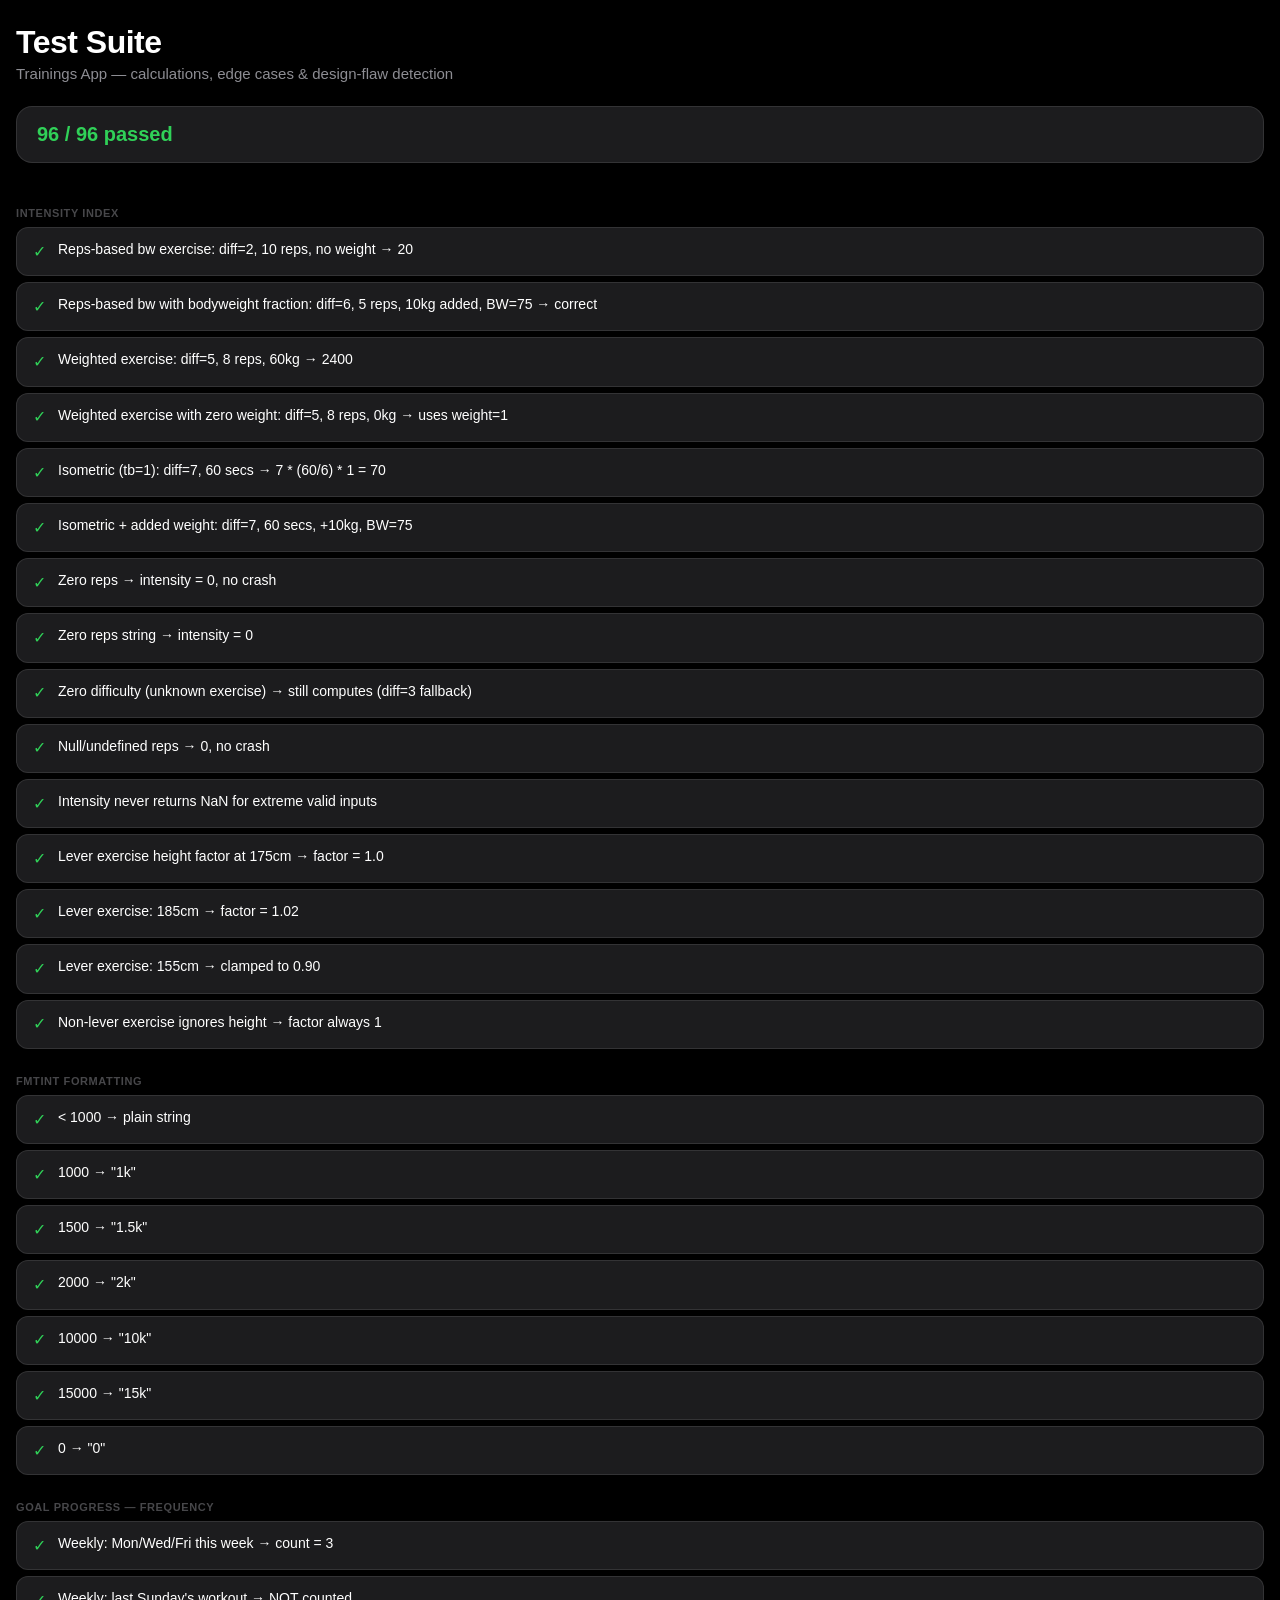
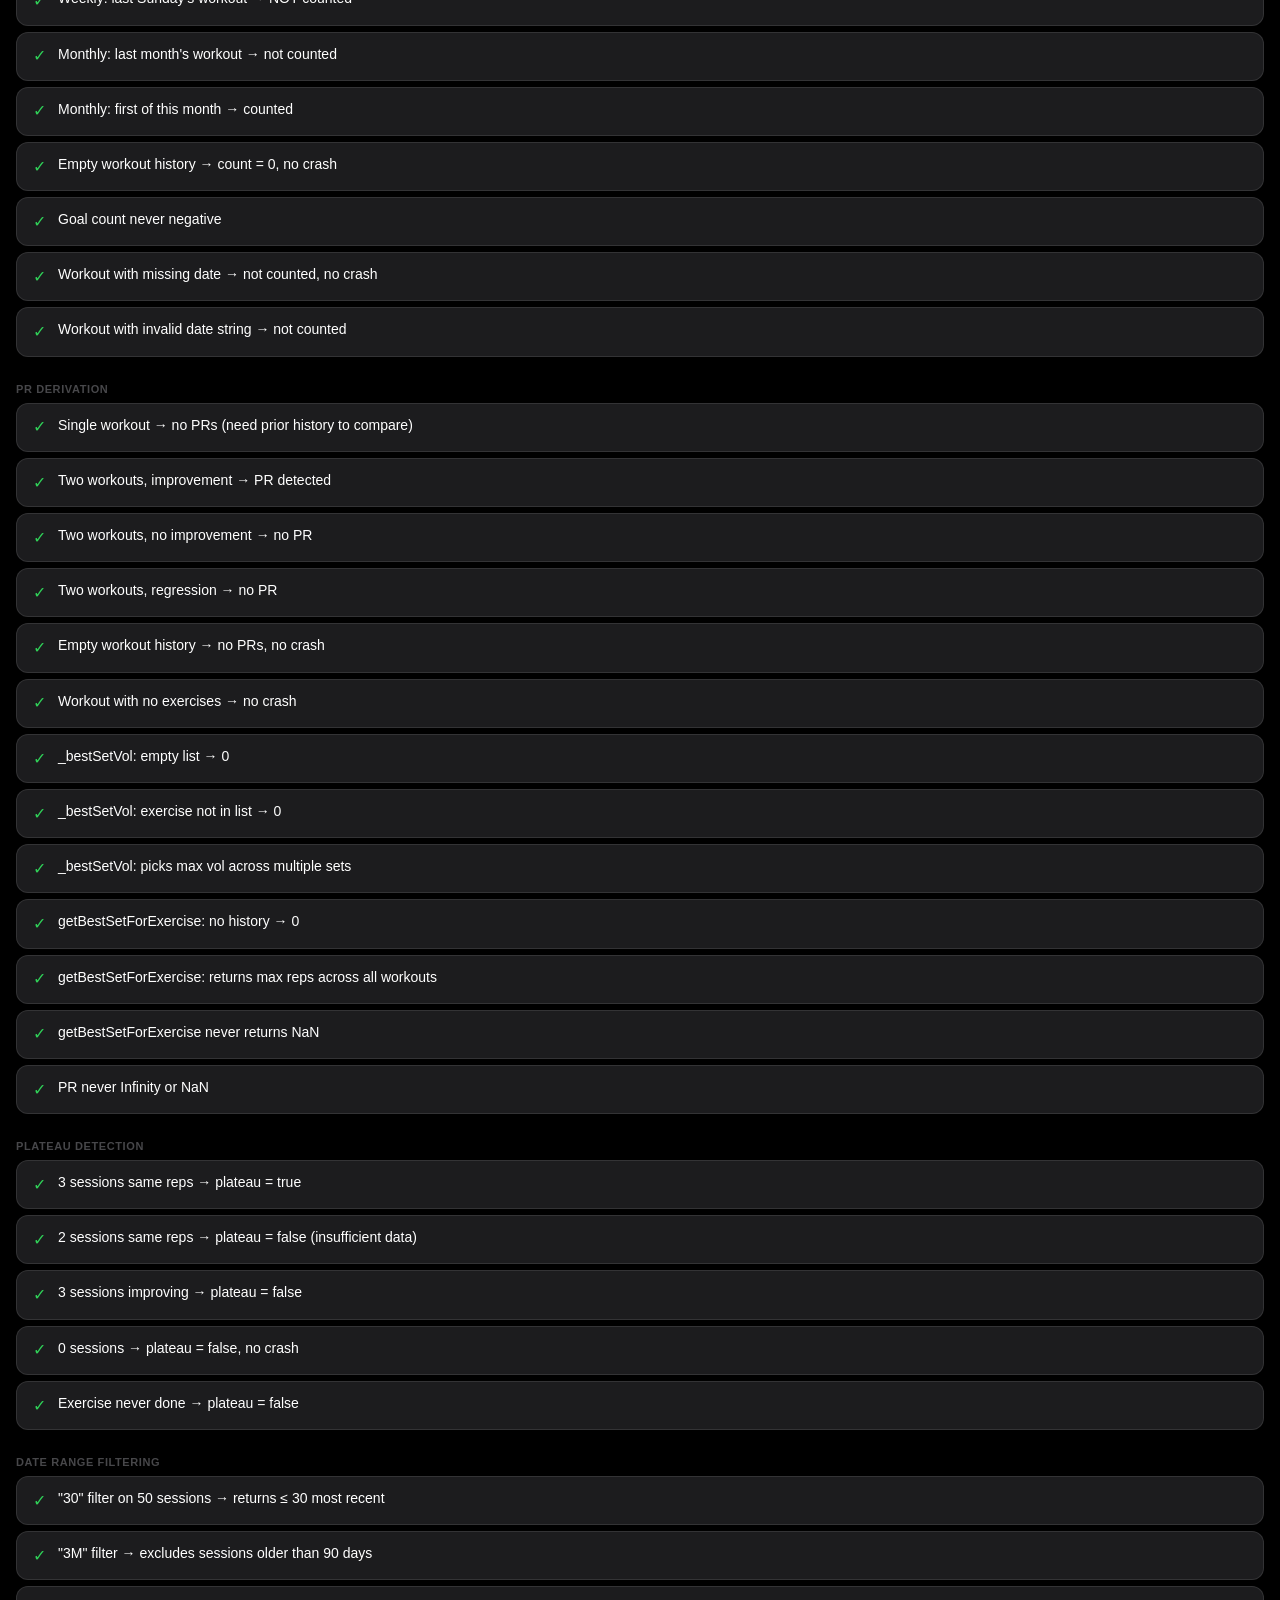
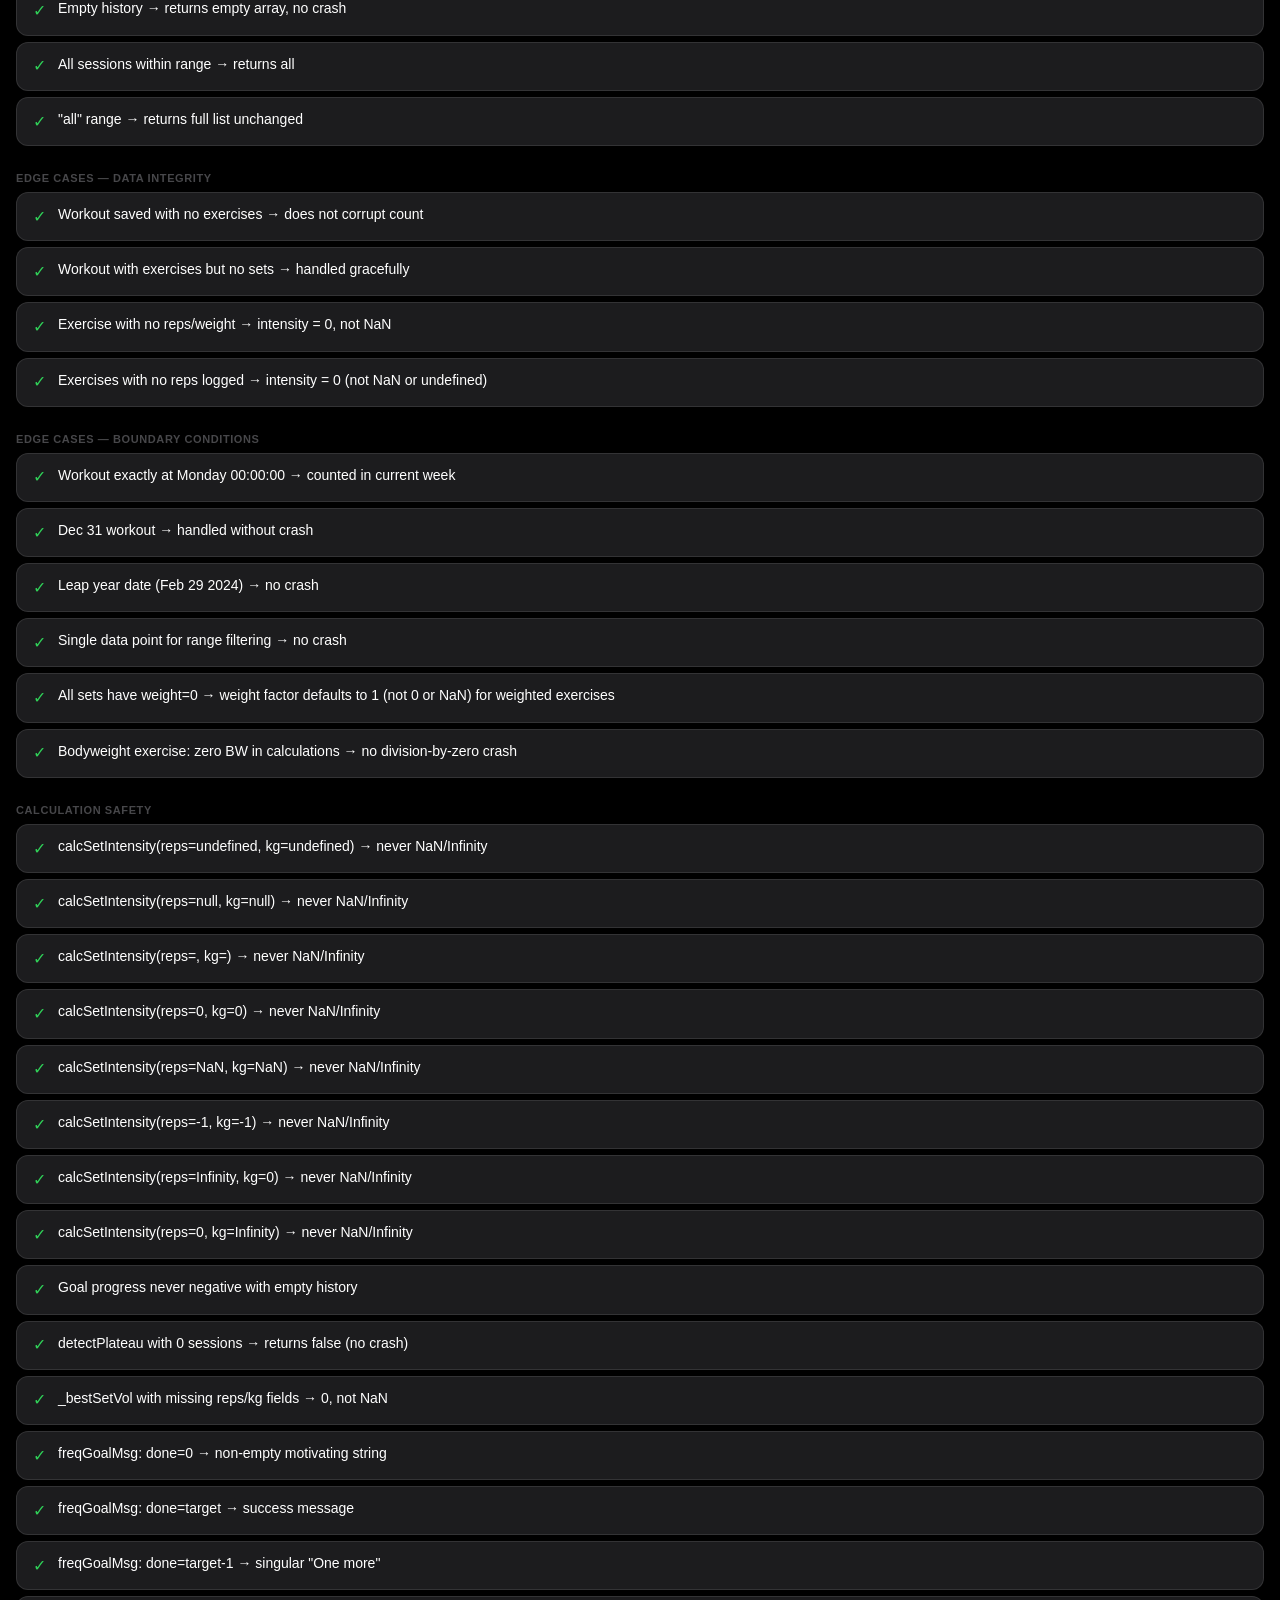
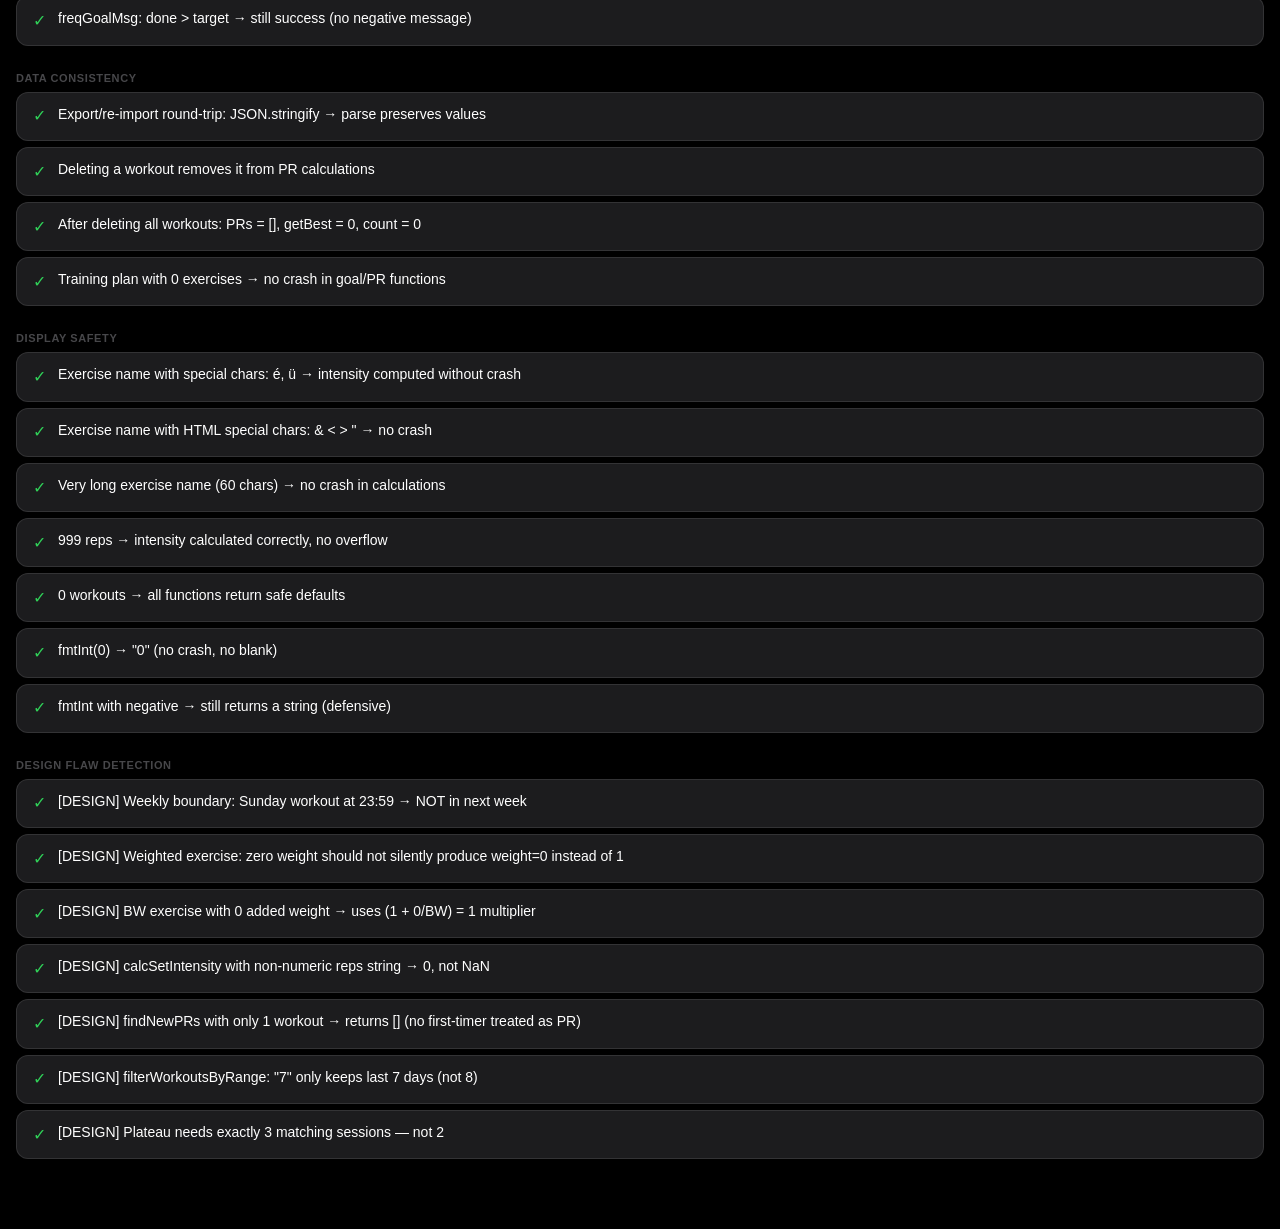
==== commit c313b74a: "Fix calcSetIntensity Infinity guard and date range off-by-one calcSetIntensity: guard against Infini" ====
--- a/tests.html
+++ b/tests.html
@@ -126,13 +126,16 @@
 
 function calcSetIntensity(name, reps, kg) {
   const meta = getExMeta(name);
-  const raw  = parseFloat(reps) || 0;
-  const w    = parseFloat(kg)   || 0;
+  const rawReps = parseFloat(reps);
+  const rawKg   = parseFloat(kg);
+  const raw = (isFinite(rawReps) && rawReps > 0) ? rawReps : 0;
+  const w   = (isFinite(rawKg)   && rawKg   > 0) ? rawKg   : 0;
+  const diff = (isFinite(meta.diff) && meta.diff > 0) ? meta.diff : 1;
   if (!raw) return 0;
   const r = meta.tb ? raw / 6 : raw;
   const base = meta.type === 'w'
-    ? meta.diff * r * (w || 1)
-    : meta.diff * r * (1 + w / getUserBW());
+    ? diff * r * (w || 1)
+    : diff * r * (1 + w / getUserBW());
   return Math.round(base * heightLeverFactor(name));
 }
 
@@ -245,9 +248,10 @@
 /* date range filter — mirrors Progress screen logic */
 function filterWorkoutsByRange(list, range) {
   if (!range || range === 'all') return list;
+  if (range === '30') return list.slice(-30);
   const now = Date.now();
   const msPerDay = 86400000;
-  const days = range === '7' ? 7 : range === '30' ? 30
+  const days = range === '7' ? 7
              : range === '3M' ? 90 : range === '6M' ? 180 : range === '1Y' ? 365 : null;
   if (!days) return list;
   const cutoff = now - days * msPerDay;
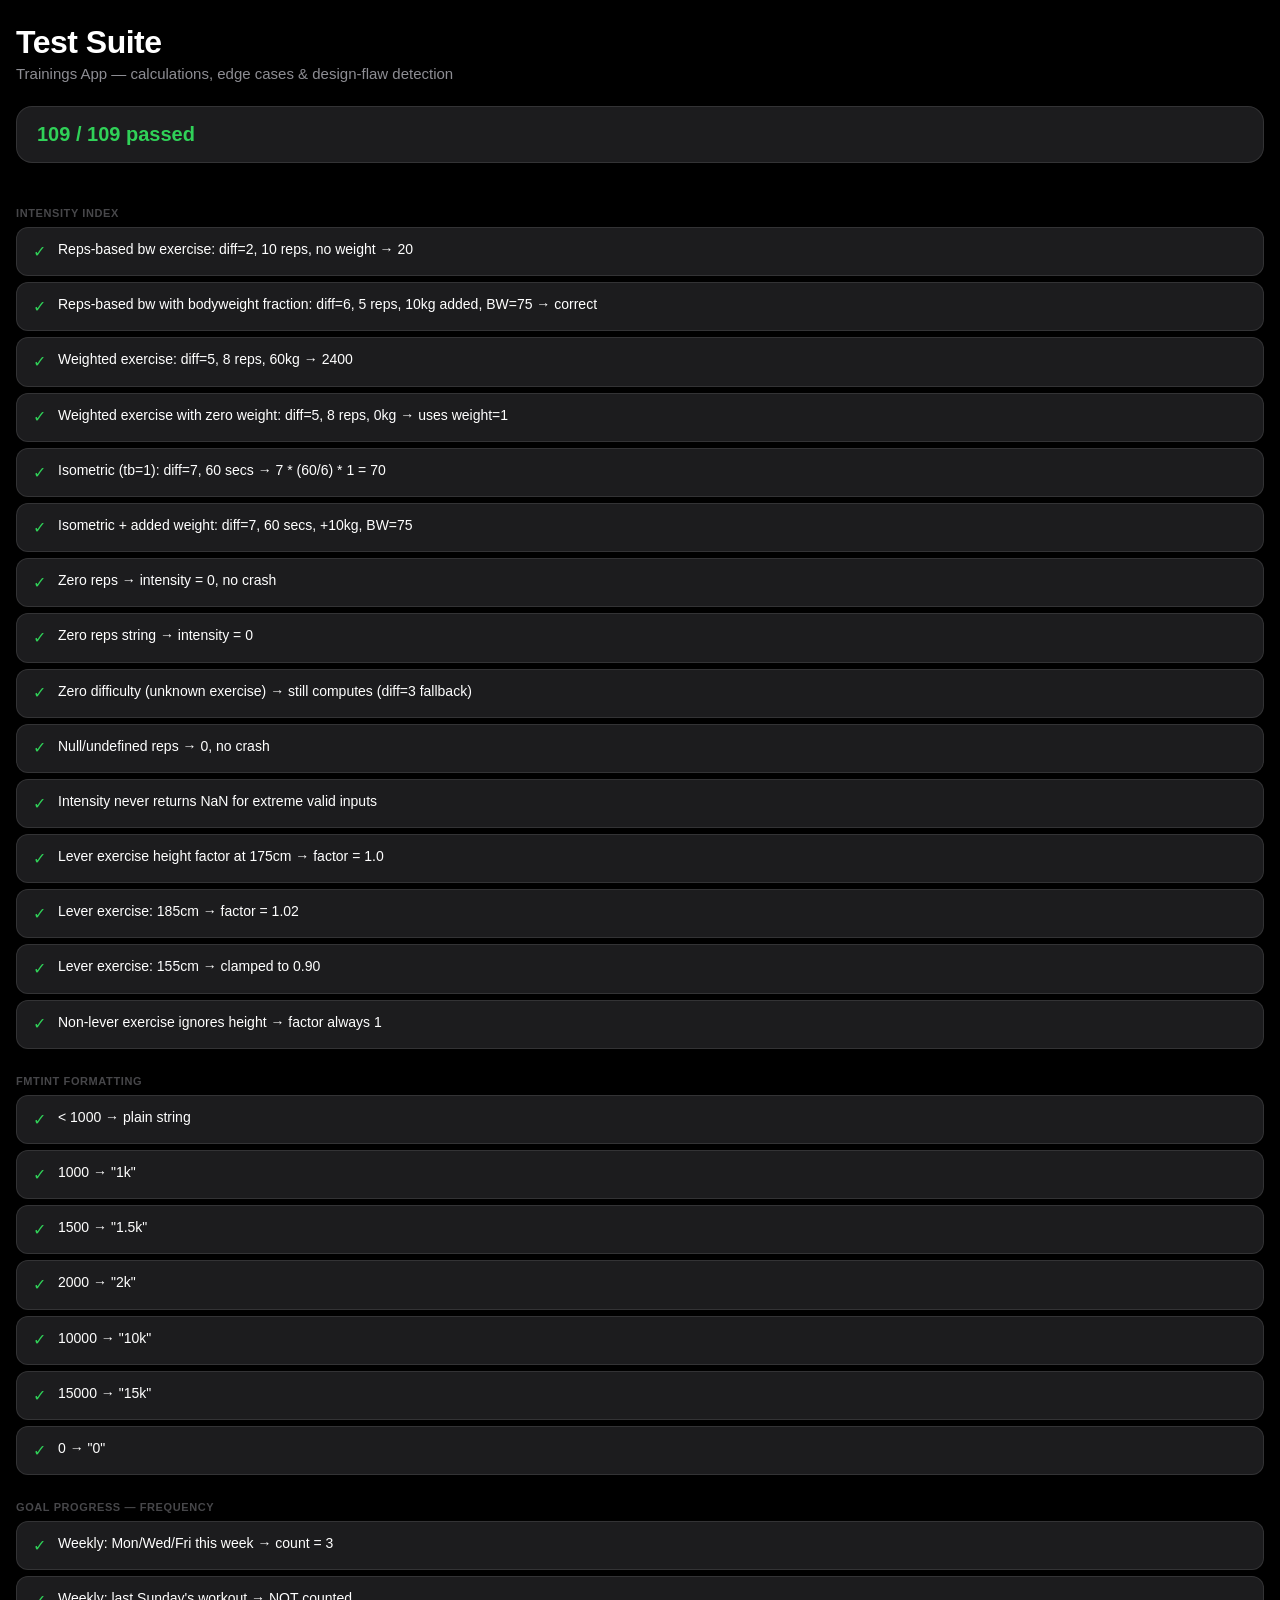
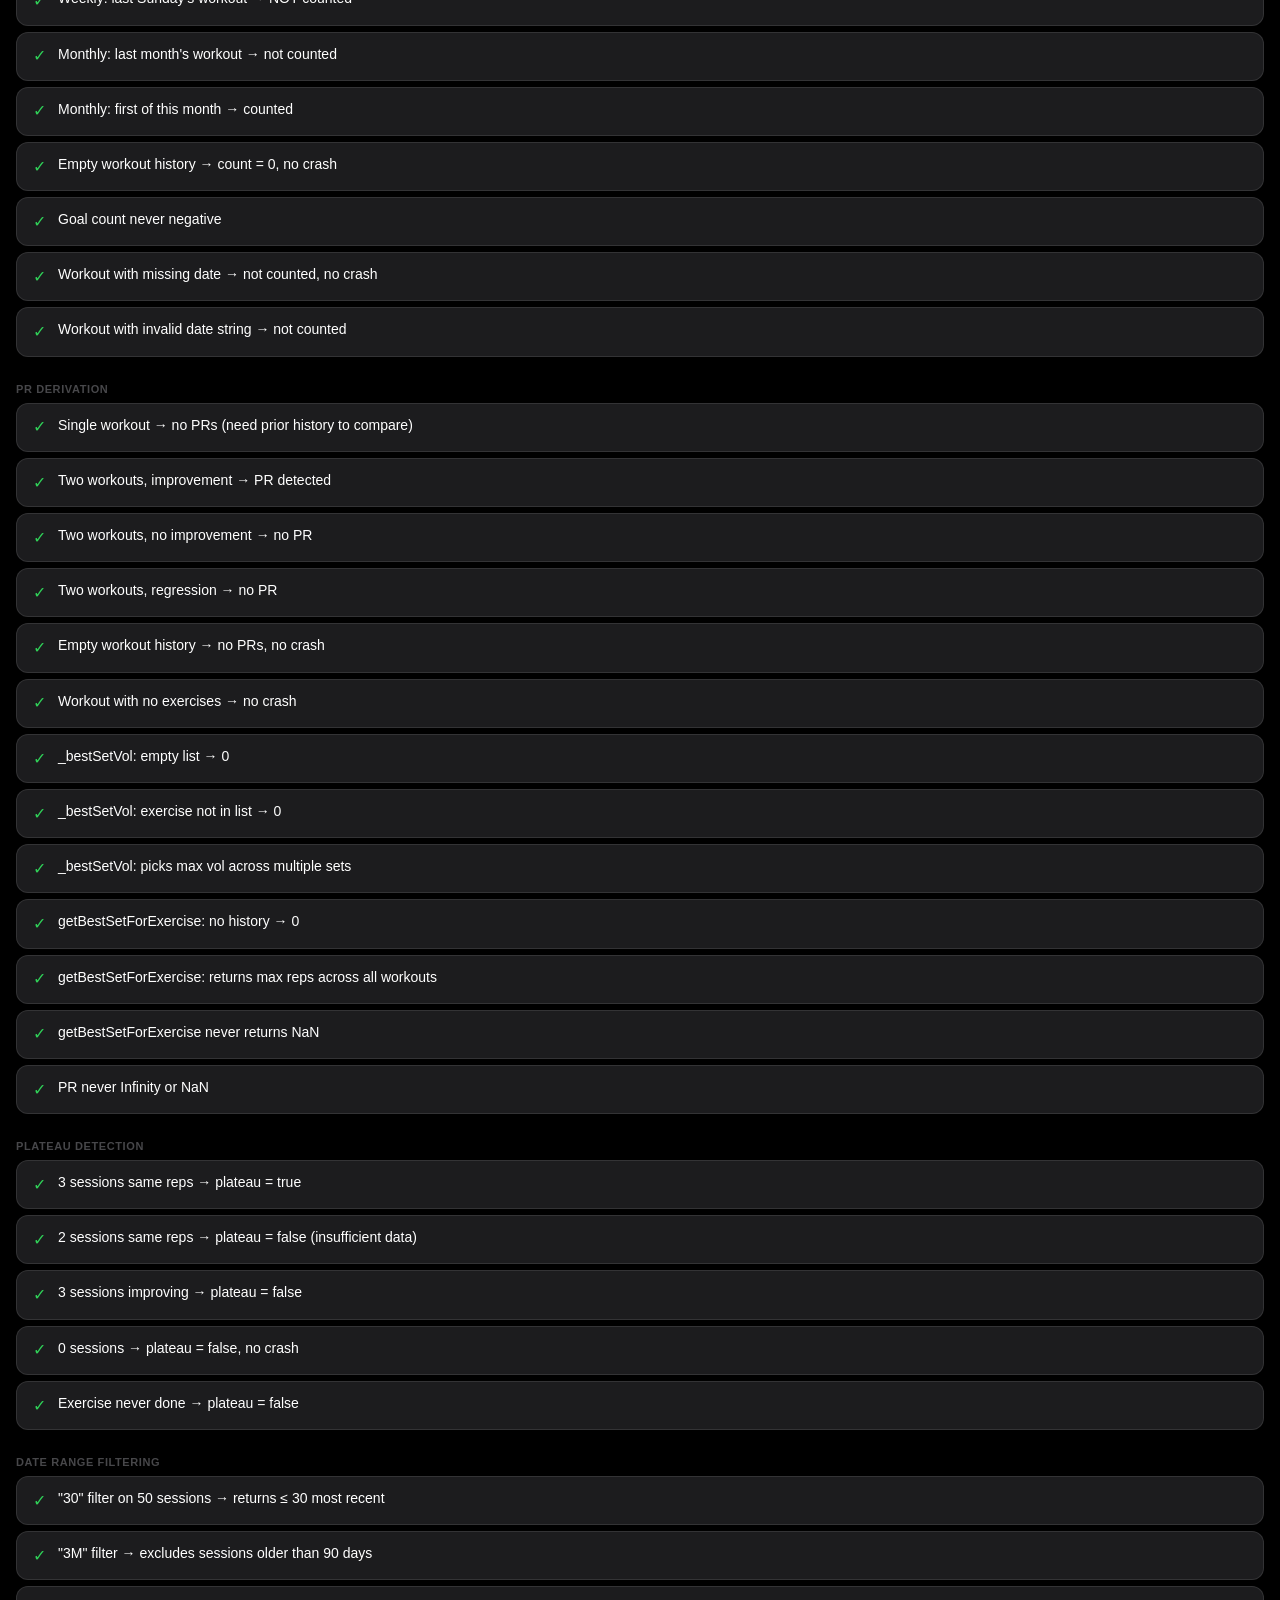
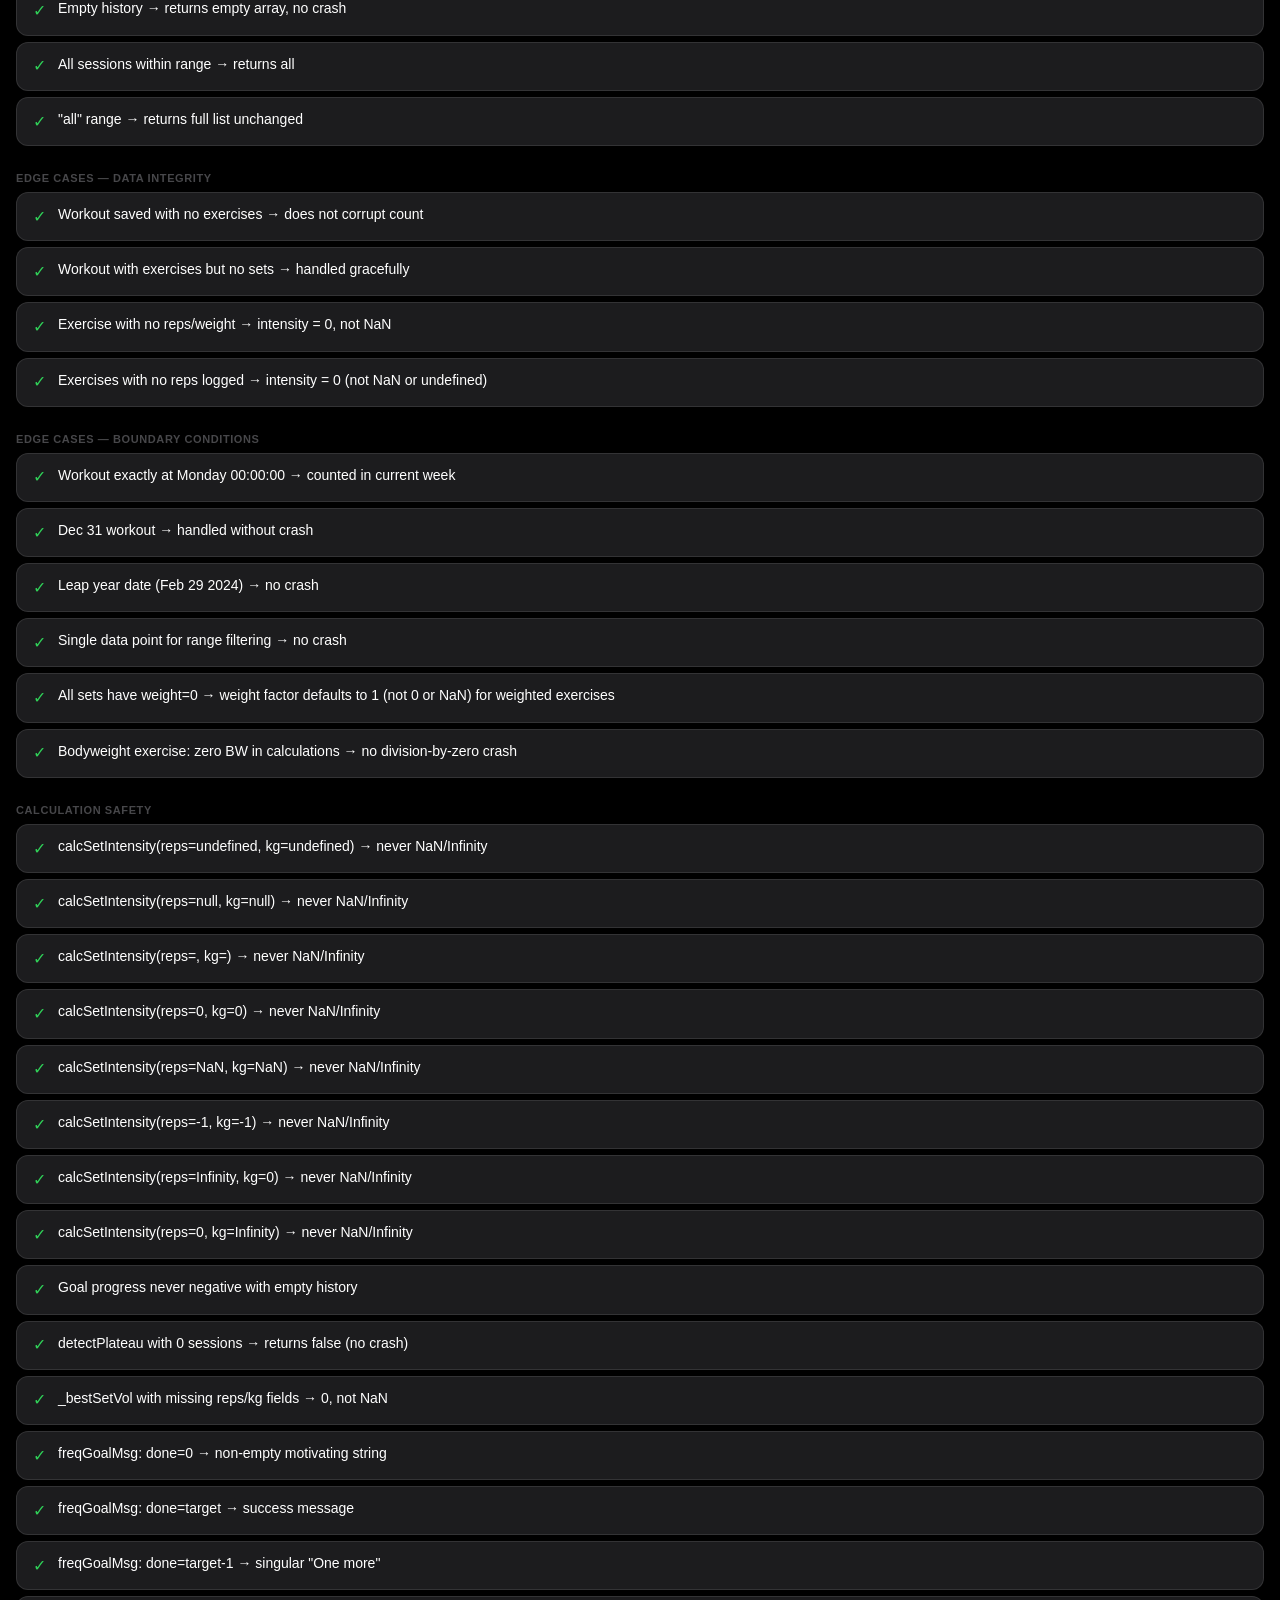
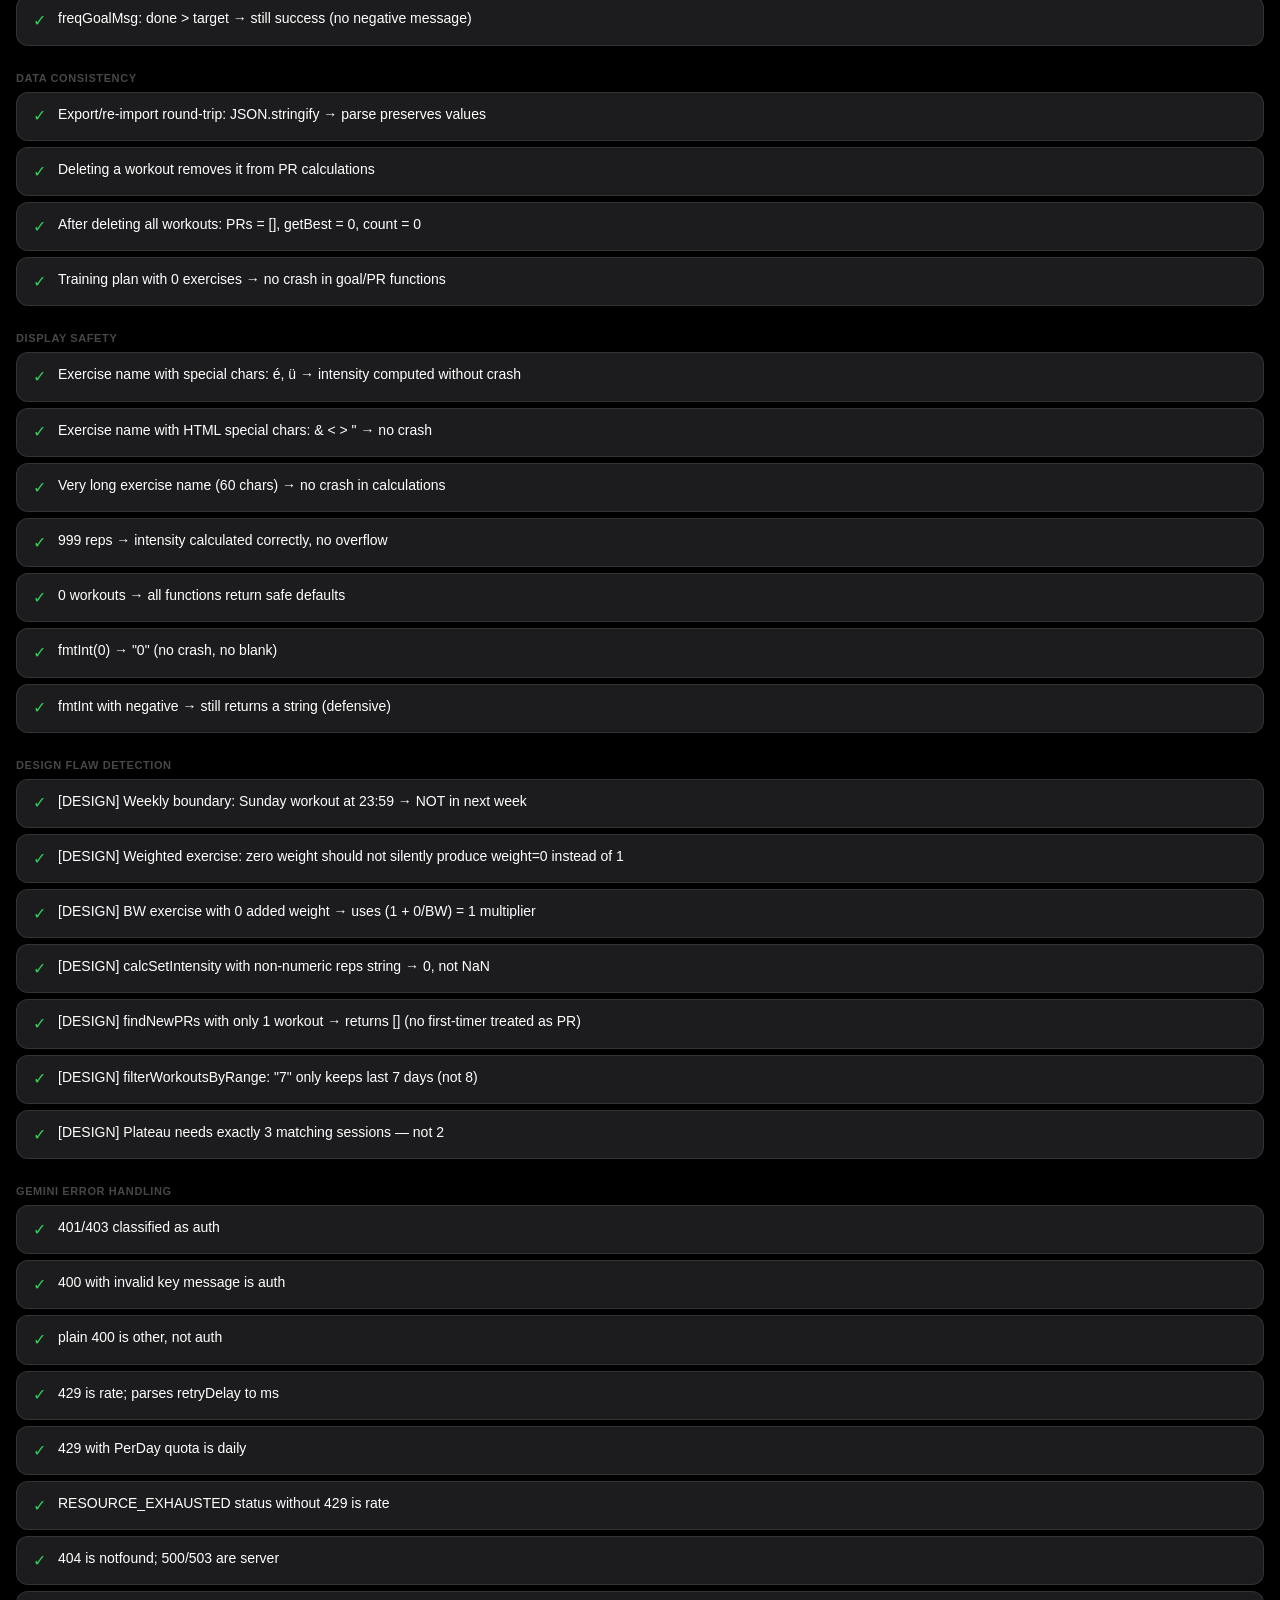
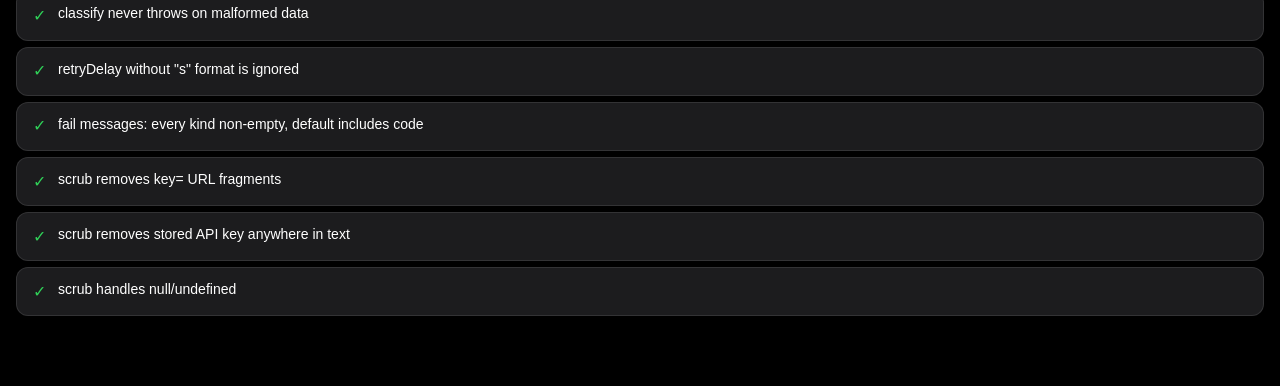
==== commit d69ed55d: "Add Gemini error handling tests Co-Authored-By: Claude Sonnet 5.5 <noreply@anthropic.com>" ====
--- a/tests.html
+++ b/tests.html
@@ -1017,6 +1017,112 @@
   assertEqual(detectPlateau('Pull-ups'), false);
   workouts.push(makeWorkout(daysAgo(15), [{name:'Pull-ups',sets:[{reps:10}]}]));
   assertEqual(detectPlateau('Pull-ups'), true);
+});
+
+/* ══════════════════════════════════════════════════════════
+   GEMINI ERROR CLASSIFICATION (copied from library.js)
+   ══════════════════════════════════════════════════════════ */
+function _geminiScrub(text) {
+  let t = String(text == null ? '' : text);
+  const k = localStorage.getItem('geminiApiKey');
+  if (k) t = t.split(k).join('[key]');
+  return t.replace(/key=[^&\s"']+/gi, 'key=[key]');
+}
+
+function _geminiClassify(status, data) {
+  const e = (data && data.error) || {};
+  const text = ((e.message || '') + ' ' + JSON.stringify(e.details || [])).toLowerCase();
+  let retryMs = 0;
+  (e.details || []).forEach(d => {
+    const m = d && typeof d.retryDelay === 'string' && d.retryDelay.match(/^([\d.]+)s$/);
+    if (m) retryMs = Math.round(parseFloat(m[1]) * 1000);
+  });
+  let kind = 'other';
+  if (status === 401 || status === 403 || (status === 400 && /api key|api_key|key not valid|invalid.*key/.test(text))) kind = 'auth';
+  else if (status === 429 || e.status === 'RESOURCE_EXHAUSTED') kind = /perday|per day/.test(text) ? 'daily' : 'rate';
+  else if (status === 404 || /not found|not_found/.test(text + ' ' + String(e.status || '').toLowerCase())) kind = 'notfound';
+  else if (status >= 500) kind = 'server';
+  return { kind, status, retryMs };
+}
+
+function _geminiFailMessage(kind, status) {
+  switch (kind) {
+    case 'daily':   return 'Gemini daily limit reached. Try again tomorrow.';
+    case 'rate':    return 'Gemini is rate limited. Wait a minute and tap retry.';
+    case 'auth':    return 'API key invalid or missing. Check Settings.';
+    case 'server':  return 'Gemini is overloaded right now. Try again in a few minutes.';
+    case 'network': return 'No connection.';
+    case 'timeout': return 'Gemini took too long. Tap to retry.';
+    default:        return 'Generation failed (code ' + (status || 'unknown') + ').';
+  }
+}
+
+suite('Gemini Error Handling');
+
+runTest('401/403 classified as auth', () => {
+  assertEqual(_geminiClassify(401, null).kind, 'auth');
+  assertEqual(_geminiClassify(403, {}).kind, 'auth');
+});
+
+runTest('400 with invalid key message is auth', () => {
+  assertEqual(_geminiClassify(400, { error: { message: 'API key not valid. Please pass a valid API key.' } }).kind, 'auth');
+});
+
+runTest('plain 400 is other, not auth', () => {
+  assertEqual(_geminiClassify(400, { error: { message: 'Bad request' } }).kind, 'other');
+});
+
+runTest('429 is rate; parses retryDelay to ms', () => {
+  const c = _geminiClassify(429, { error: { message: 'slow down', details: [{ retryDelay: '27.5s' }] } });
+  assertEqual(c.kind, 'rate');
+  assertEqual(c.retryMs, 27500, 0);
+});
+
+runTest('429 with PerDay quota is daily', () => {
+  const c = _geminiClassify(429, { error: { message: 'Quota exceeded', details: [{ violations: [{ quotaId: 'GenerateRequestsPerDayPerProjectPerModel' }] }] } });
+  assertEqual(c.kind, 'daily');
+});
+
+runTest('RESOURCE_EXHAUSTED status without 429 is rate', () => {
+  assertEqual(_geminiClassify(200, { error: { status: 'RESOURCE_EXHAUSTED' } }).kind, 'rate');
+});
+
+runTest('404 is notfound; 500/503 are server', () => {
+  assertEqual(_geminiClassify(404, null).kind, 'notfound');
+  assertEqual(_geminiClassify(500, null).kind, 'server');
+  assertEqual(_geminiClassify(503, {}).kind, 'server');
+});
+
+runTest('classify never throws on malformed data', () => {
+  assertNoThrow(() => _geminiClassify(500, { error: { details: [null, 5, { retryDelay: 3 }] } }));
+  assertNoThrow(() => _geminiClassify(0, undefined));
+});
+
+runTest('retryDelay without "s" format is ignored', () => {
+  assertEqual(_geminiClassify(429, { error: { details: [{ retryDelay: 'soon' }] } }).retryMs, 0, 0);
+});
+
+runTest('fail messages: every kind non-empty, default includes code', () => {
+  ['daily','rate','auth','server','network','timeout','other'].forEach(k =>
+    assertTruthy(_geminiFailMessage(k, 418).length > 0, k));
+  assertTruthy(_geminiFailMessage('other', 418).includes('418'));
+  assertTruthy(_geminiFailMessage('other', 0).includes('unknown'));
+});
+
+runTest('scrub removes key= URL fragments', () => {
+  assertEqual(_geminiScrub('GET /m:gen?key=ABC123&x=1 failed'), 'GET /m:gen?key=[key]&x=1 failed');
+});
+
+runTest('scrub removes stored API key anywhere in text', () => {
+  localStorage.setItem('geminiApiKey', 'SECRETKEY99');
+  try {
+    assertEqual(_geminiScrub('bad SECRETKEY99 here'), 'bad [key] here');
+  } finally { localStorage.removeItem('geminiApiKey'); }
+});
+
+runTest('scrub handles null/undefined', () => {
+  assertEqual(_geminiScrub(null), '');
+  assertEqual(_geminiScrub(undefined), '');
 });
 
 /* ══════════════════════════════════════════════════════════
